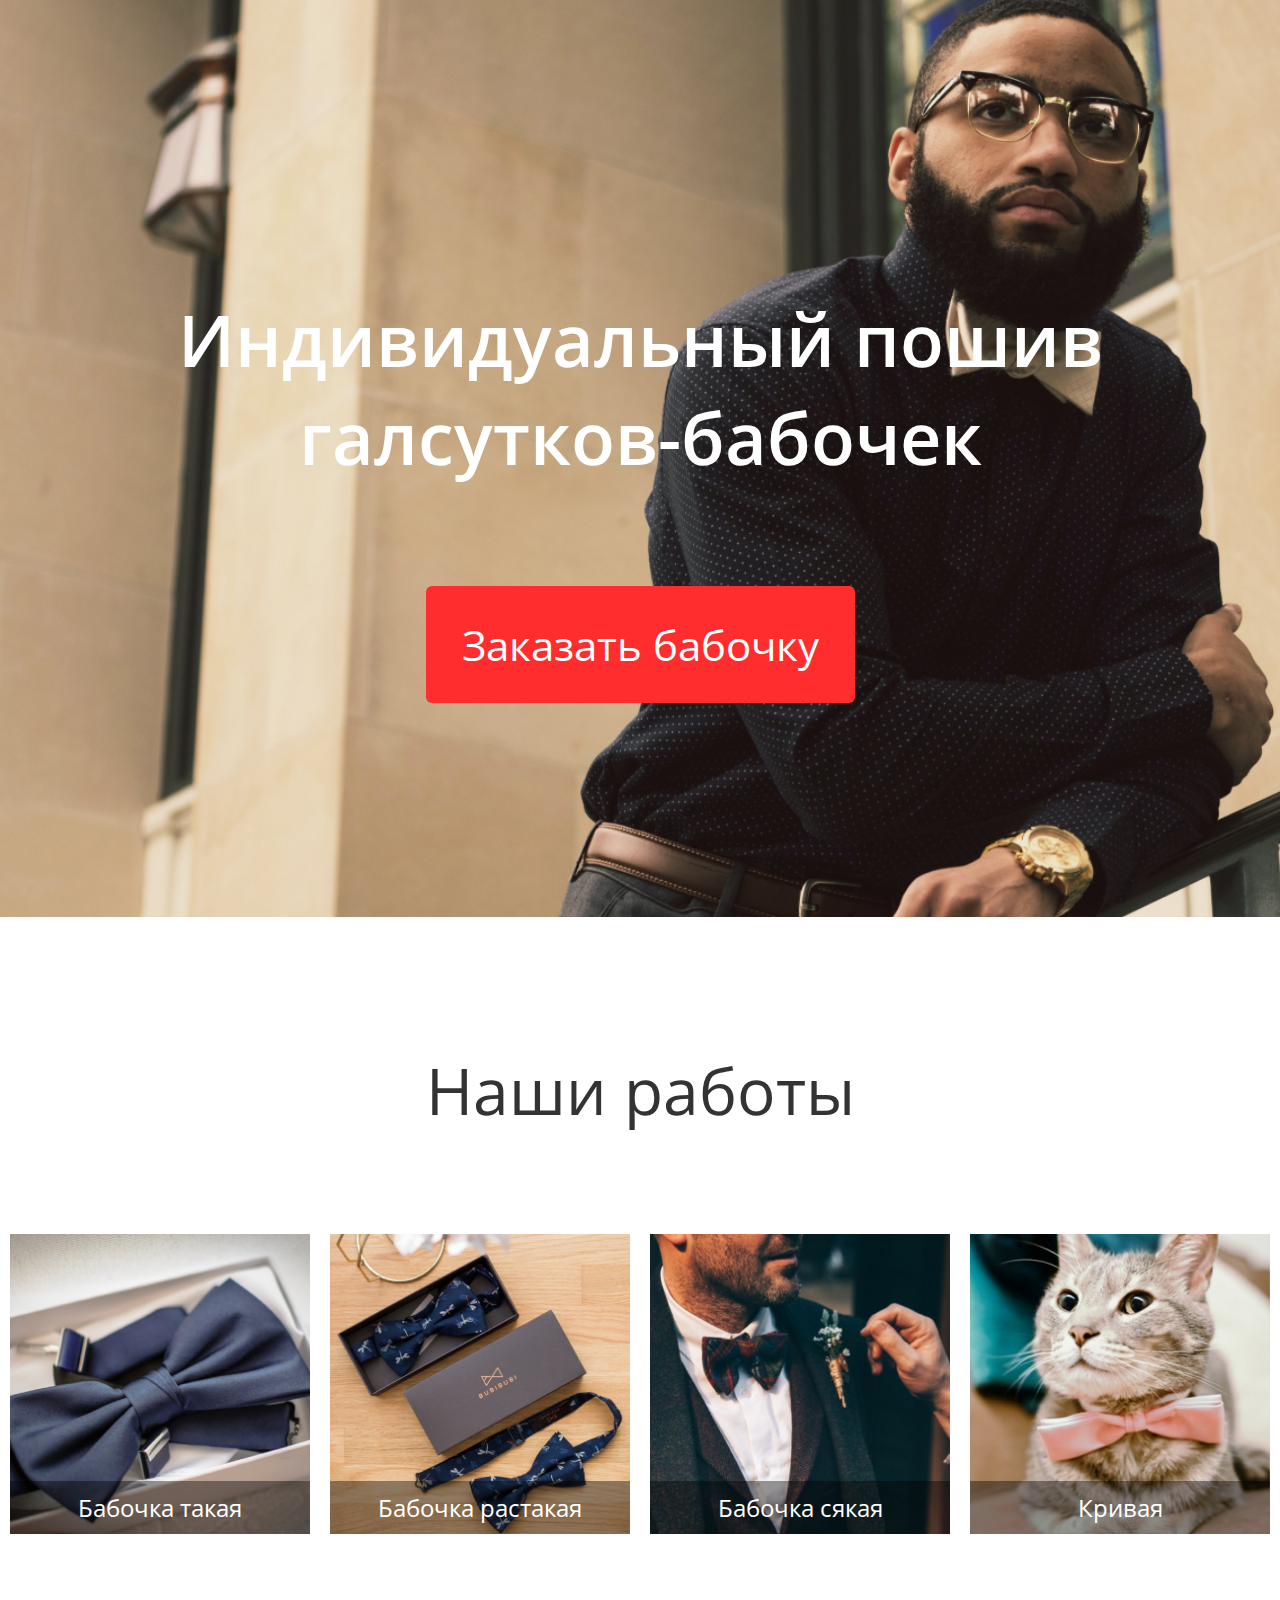
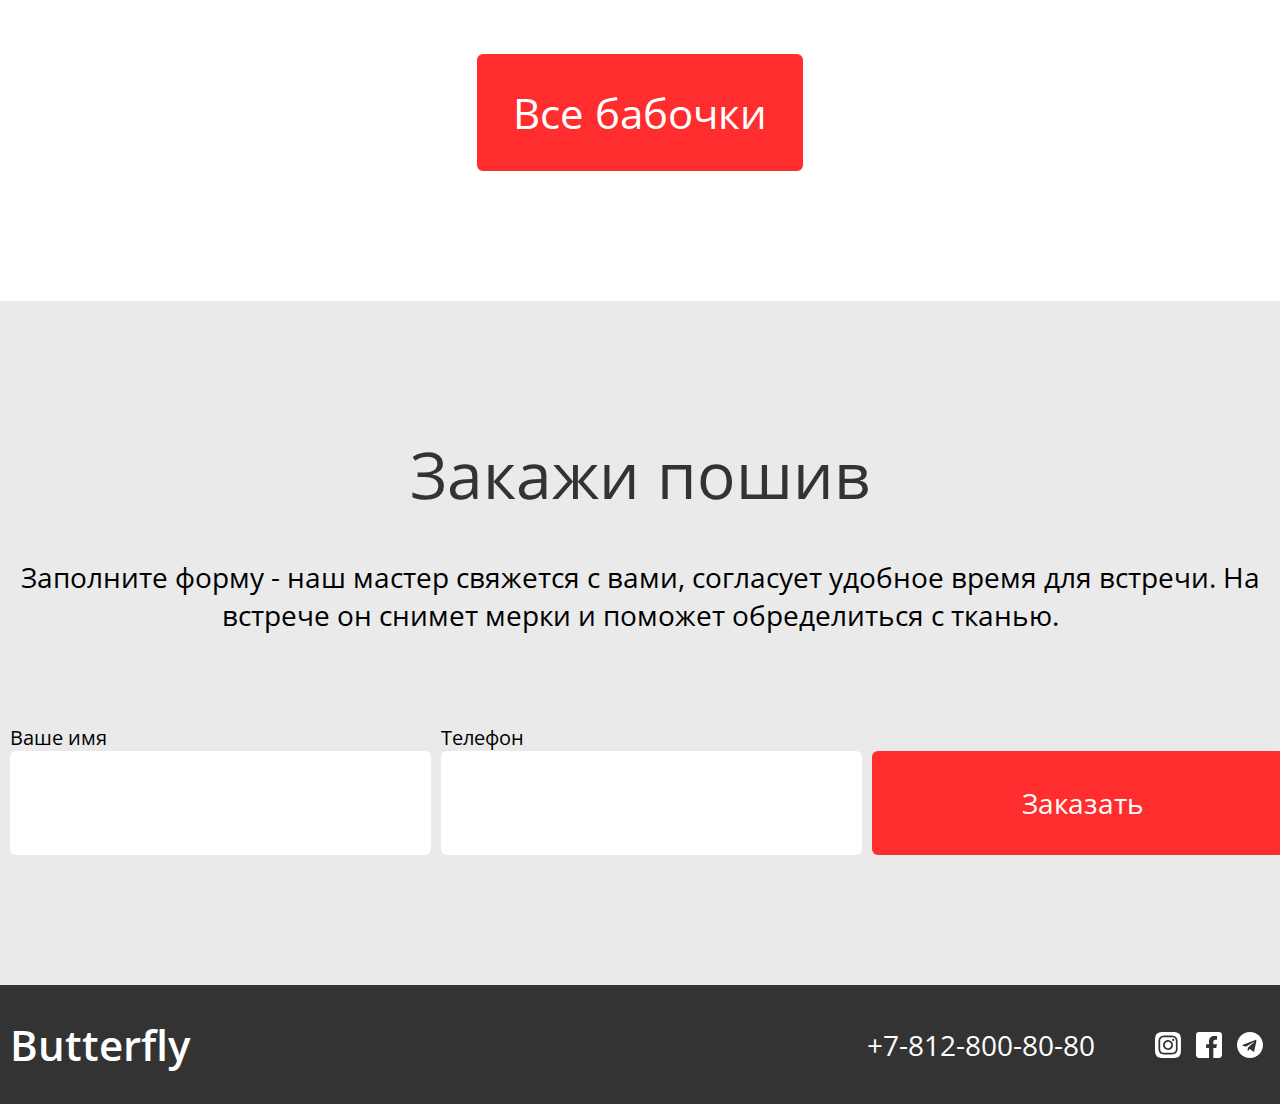
==== www/index.html @ 6383a309 "Начала адаптив сайта" ====
<!doctype html>
<html lang="ru">
<head>
    <meta charset="UTF-8">
    <meta name="viewport" content="width=device-width, initial-scale=1.0">
    <title>Butterfly-shop</title>
    <link rel="stylesheet" href="style/style.css">
</head>
<body>
    <!-- <header class="header">
        <div class="header-inner">
            <div class="header-wrap">
                <a href="#" class="logo header-logo">Butterfly</a>
                <nav class="main-nav">
                    <ul>
                        <li><a href="#">Каталог</a></li>
                        <li><a href="#">Отзывы</a></li>
                        <li><a href="#">Контакты</a></li>
                        <li><a href="#">FAQ</a></li>
                    </ul>
                </nav>
            </div>
        </div>
    </header> -->
    <main>
        <section class="top">
            <div class="top-inner">
                <div class="top-wrap">
                    <h1 class="top-title">Индивидуальный пошив галсутков-бабочек</h1>

                    <a href="#" class="btn btn-top">Заказать бабочку</a>

                </div>

            </div>
        </section>
        <div class="portfolio">
          <div class="portfolio-inner">
            <h2 class="portfolio-title">Наши работы</h2>

            <div class="portfolio-wrap">

              <div class="portfolio-pic-wrap">
                <img src="images/big-butterfly.jpg" alt="Бабочка такая" class="portfolio-pic portfolio-pic-first">
                <p class="portfolio-pic-text portfolio-pic-text-first">Бабочка такая</p>
              </div>
              <div class="portfolio-pic-wrap">
                <img src="images/two-butterflies.jpg" alt="Бабочка растакая" class="portfolio-pic">
                <p class="portfolio-pic-text">Бабочка растакая</p>
              </div>

              <div class="portfolio-pic-wrap">
                <img src="images/bow-tie.jpg" alt="Бабочка сякая" class="portfolio-pic">
                <p class="portfolio-pic-text">Бабочка сякая</p>
              </div>

              <div class="portfolio-pic-wrap">
                <img src="images/cat-bow-tie.jpg" alt="Кривая" class="portfolio-pic">
                <p class="portfolio-pic-text">Кривая</p>
              </div>
            </div>

            <a href="#" class="btn btn-portfolio">Все бабочки</a>

          </div>
        </div>
        <div class="order">
          <div class="order-inner">
            <h2 class="order-title">Закажи пошив</h2>
            <p class="order-text">Заполните форму - наш мастер свяжется с вами,
              согласует удобное время для встречи.
              На встрече он снимет мерки и поможет обределиться с тканью.</p>

            <form action="#" method="POST" class="form-order">
                <div class="form-order-field ">
                  <label for="name" class="form-order-label">Ваше имя</label>
                  <input id="name" name="name" type="text" class="form-order-input">
                </div>
                <div class="form-order-field ">
                  <label for="phone" class="form-order-label">Телефон</label>
                  <input id="phone" name="phone" type="text" class="form-order-input">
                </div>
                <div class="form-order-field form-order-field-btn ">
                  <button class="btn order-btn" type="submit">Заказать</button>
                </div>
            </form>

            </div>
        </div>
    </main>
    <footer class="footer">
      <div class="footer-inner">
        <div class="footer-wrap">
          <a href="#" class="logo footer-logo">Butterfly</a>
          <a href="tel:+78128008080" class="phone">+7-812-800-80-80</a>
          <ul class="social-icons">
            <li class="social-items" >
              <a href="#" class="social-link" style="background-image: url(images/Instagram.svg)"></a>
            </li>
            <li class="social-items" >
              <a href="#" class="social-link" style="background-image: url(images/facebook.svg)"></a>
            </li>
            <li class="social-items" >
              <a href="#" class="social-link" style="background-image: url(images/telegram.svg)"></a>
            </li>
          </ul>
        </div>
      </div>
    </footer>


    <script src="scripts/script.js"></script>
</body>
</html>
---- www/style/style.css ----
/* open-sans-regular - cyrillic */
@font-face {
  font-family: "Open Sans";
  font-style: normal;
  font-weight: 400;
  src: local(""), url("../fonts/open-sans-v26-cyrillic-regular.woff2") format("woff2"), url("../fonts/open-sans-v26-cyrillic-regular.woff") format("woff");
  /* Chrome 6+, Firefox 3.6+, IE 9+, Safari 5.1+ */
}
/* open-sans-600 - cyrillic */
@font-face {
  font-family: "Open Sans";
  font-style: normal;
  font-weight: 600;
  src: local(""), url("../fonts/open-sans-v26-cyrillic-600.woff2") format("woff2"), url("../fonts/open-sans-v26-cyrillic-600.woff") format("woff");
  /* Chrome 6+, Firefox 3.6+, IE 9+, Safari 5.1+ */
}
/* open-sans-700 - cyrillic */
@font-face {
  font-family: "Open Sans";
  font-style: normal;
  font-weight: 700;
  src: local(""), url("../fonts/open-sans-v26-cyrillic-700.woff2") format("woff2"), url("../fonts/open-sans-v26-cyrillic-700.woff") format("woff");
  /* Chrome 6+, Firefox 3.6+, IE 9+, Safari 5.1+ */
}
body {
  font-family: Arial, "Helvetica Neue", Helvetica, sans-serif;
}

*,
*:before,
*:after {
  box-sizing: border-box;
}

body {
  margin: 0;
  font-family: "Open Sans";
  font-style: normal;
}

img {
  display: block;
  width: 100%;
}

.header {
  position: fixed;
  z-index: 1000;
  width: 100%;
  padding-right: 2px;
  background-color: #333;
  color: #fff;
}

.header-inner {
  max-width: 1296px;
  margin: 0 auto;
  padding-left: 10px;
  padding-right: 10px;
}

.header-wrap {
  display: flex;
  align-items: center;
}

.header-logo {
  margin-right: auto;
}

.logo {
  font-family: "Open Sans";
  font-weight: 600;
  font-size: 42px;
  line-height: 57px;
  color: inherit;
  text-decoration: none;
}

.main-nav ul {
  display: flex;
  margin: 0;
  padding: 0;
  list-style: none;
}
.main-nav li {
  padding: 33px 25px;
  margin: 0 5px;
  font-weight: 700;
  font-size: 14px;
  line-height: 24px;
  text-transform: uppercase;
}
.main-nav li:hover {
  background-color: #FF2D2D;
}
.main-nav a {
  text-decoration: none;
  color: inherit;
}

.top {
  text-align: center;
  padding-top: 290px;
  padding-bottom: 214px;
  background-image: url(../images/Promo-bg-pic.jpg);
  background-repeat: no-repeat;
  background-size: cover;
  background-position: center;
}
@media (max-width: 1275px) {
  .top {
    padding-top: 180px;
    padding-bottom: 190px;
  }
}
@media (max-width: 767px) {
  .top {
    padding-top: 110px;
    padding-bottom: 100px;
  }
}

.top-inner {
  max-width: 1296px;
  margin: 0 auto;
  padding-left: 10px;
  padding-right: 10px;
}

.top-title {
  margin: 0;
  padding-bottom: 100px;
  font-size: 72px;
  font-weight: 600;
  line-height: 98.05px;
  color: #fff;
}
@media (max-width: 1275px) {
  .top-title {
    font-size: 54px;
    line-height: 74px;
  }
}
@media (max-width: 767px) {
  .top-title {
    font-size: 32px;
    line-height: 44px;
  }
}

.btn {
  display: inline-block;
  padding: 30px 36px;
  font-family: inherit;
  font-size: 42px;
  color: #fff;
  background-color: #FF2D2D;
  text-decoration: none;
  border-radius: 6px;
}
@media (max-width: 767px) {
  .btn {
    font-size: 24px;
    line-height: 32px;
  }
}

@media (max-width: 767px) {
  .btn-portfolio {
    width: 100%;
    text-align: center;
  }
}

.order-btn {
  margin: 0;
  padding: 35px 141px 35px 150px;
  font-size: 28px;
  line-height: 34px;
  border: none;
}
@media (max-width: 1275px) {
  .order-btn {
    flex-basis: 100%;
  }
}

.portfolio {
  text-align: center;
  padding: 130px 0;
}
@media (max-width: 1275px) {
  .portfolio {
    padding: 120px 10px;
  }
}
@media (max-width: 767px) {
  .portfolio {
    padding: 90px 10px;
  }
}

.portfolio-inner {
  max-width: 1296px;
  margin: 0 auto;
  padding-left: 10px;
  padding-right: 10px;
}

.portfolio-title {
  margin: 0;
  font-size: 64px;
  line-height: 87px;
  color: #333;
  font-weight: 400;
  text-align: center;
  padding-bottom: 100px;
}
@media (max-width: 1275px) {
  .portfolio-title {
    font-size: 60px;
    line-height: 82px;
  }
}
@media (max-width: 767px) {
  .portfolio-title {
    font-size: 36px;
    line-height: 49px;
  }
}
@media (max-width: 1275px) {
  .portfolio-title {
    padding-bottom: 80px;
  }
}
@media (max-width: 767px) {
  .portfolio-title {
    padding-bottom: 60px;
  }
}

.portfolio-wrap {
  display: flex;
  flex-basis: 100%;
  margin-bottom: 120px;
  margin-left: -10px;
  margin-right: -10px;
}
@media (max-width: 1275px) {
  .portfolio-wrap {
    flex-wrap: wrap;
    flex-basis: 50%;
    justify-content: center;
    margin-bottom: 80px;
  }
}
@media (max-width: 767px) {
  .portfolio-wrap {
    display: block;
    flex-basis: 100%;
    margin-bottom: 60px;
  }
}

.portfolio-pic-wrap {
  position: relative;
  margin: 0 10px;
}
@media (max-width: 1275px) {
  .portfolio-pic-wrap {
    margin-top: 10px;
    margin-bottom: 10px;
  }
}

.portfolio-pic-text {
  position: absolute;
  left: 0;
  bottom: 0;
  margin: 0;
  padding: 10px 0;
  width: 100%;
  text-align: center;
  font-size: 24px;
  line-height: 33px;
  background-color: rgba(0, 0, 0, 0.4);
  color: #fff;
}

.order {
  background-color: rgba(51, 51, 51, 0.1);
  padding: 130px 0;
}
@media (max-width: 1275px) {
  .order {
    padding: 120px 10px;
  }
}
@media (max-width: 767px) {
  .order {
    padding: 90px 10px;
  }
}

.order-inner {
  max-width: 1296px;
  margin: 0 auto;
  padding-left: 10px;
  padding-right: 10px;
}

.order-title {
  margin: 0;
  font-size: 64px;
  line-height: 87px;
  color: #333;
  font-weight: 400;
  text-align: center;
  padding-bottom: 40px;
}
@media (max-width: 1275px) {
  .order-title {
    font-size: 60px;
    line-height: 82px;
  }
}
@media (max-width: 767px) {
  .order-title {
    font-size: 36px;
    line-height: 49px;
  }
}
@media (max-width: 767px) {
  .order-title {
    padding-bottom: 20px;
  }
}

.order-text {
  margin-bottom: 90px;
  margin-top: 0;
  font-size: 28px;
  line-height: 38px;
  text-align: center;
}
@media (max-width: 767px) {
  .order-text {
    font-size: 18px;
    line-height: 25px;
  }
}

.form-order {
  display: flex;
  align-items: flex-end;
}

.form-order-field {
  flex-basis: 33.33%;
  border: none;
}
@media (max-width: 1275px) {
  .form-order-field {
    flex-wrap: wrap;
    flex-basis: 50%;
  }
}
@media (max-width: 767px) {
  .form-order-field {
    display: block;
  }
}

.form-order-label {
  font-size: 20px;
  line-height: 27px;
}

.form-order-input {
  padding: 35px 30px;
  margin-right: 10px;
  font-size: 28px;
  line-height: 34px;
  border: none;
  border-radius: 6px;
}

.footer {
  background-color: #333;
  color: #fff;
  padding: 31px 0;
}

.footer-inner {
  max-width: 1296px;
  margin: 0 auto;
  padding-left: 10px;
  padding-right: 10px;
}

.footer-wrap {
  display: flex;
  align-items: center;
}

.footer-logo {
  margin-right: auto;
}

.phone {
  padding-right: 30px;
  font-size: 28px;
  line-height: 38px;
  text-decoration: none;
  color: #fff;
}

.social-icons {
  display: flex;
  list-style: none;
  margin: 0;
  padding-left: 22.5px;
}

.social-items {
  padding: 0 7.5px;
}

.social-link {
  display: block;
  width: 26px;
  height: 26px;
}
/*# sourceMappingURL=[data-uri] */
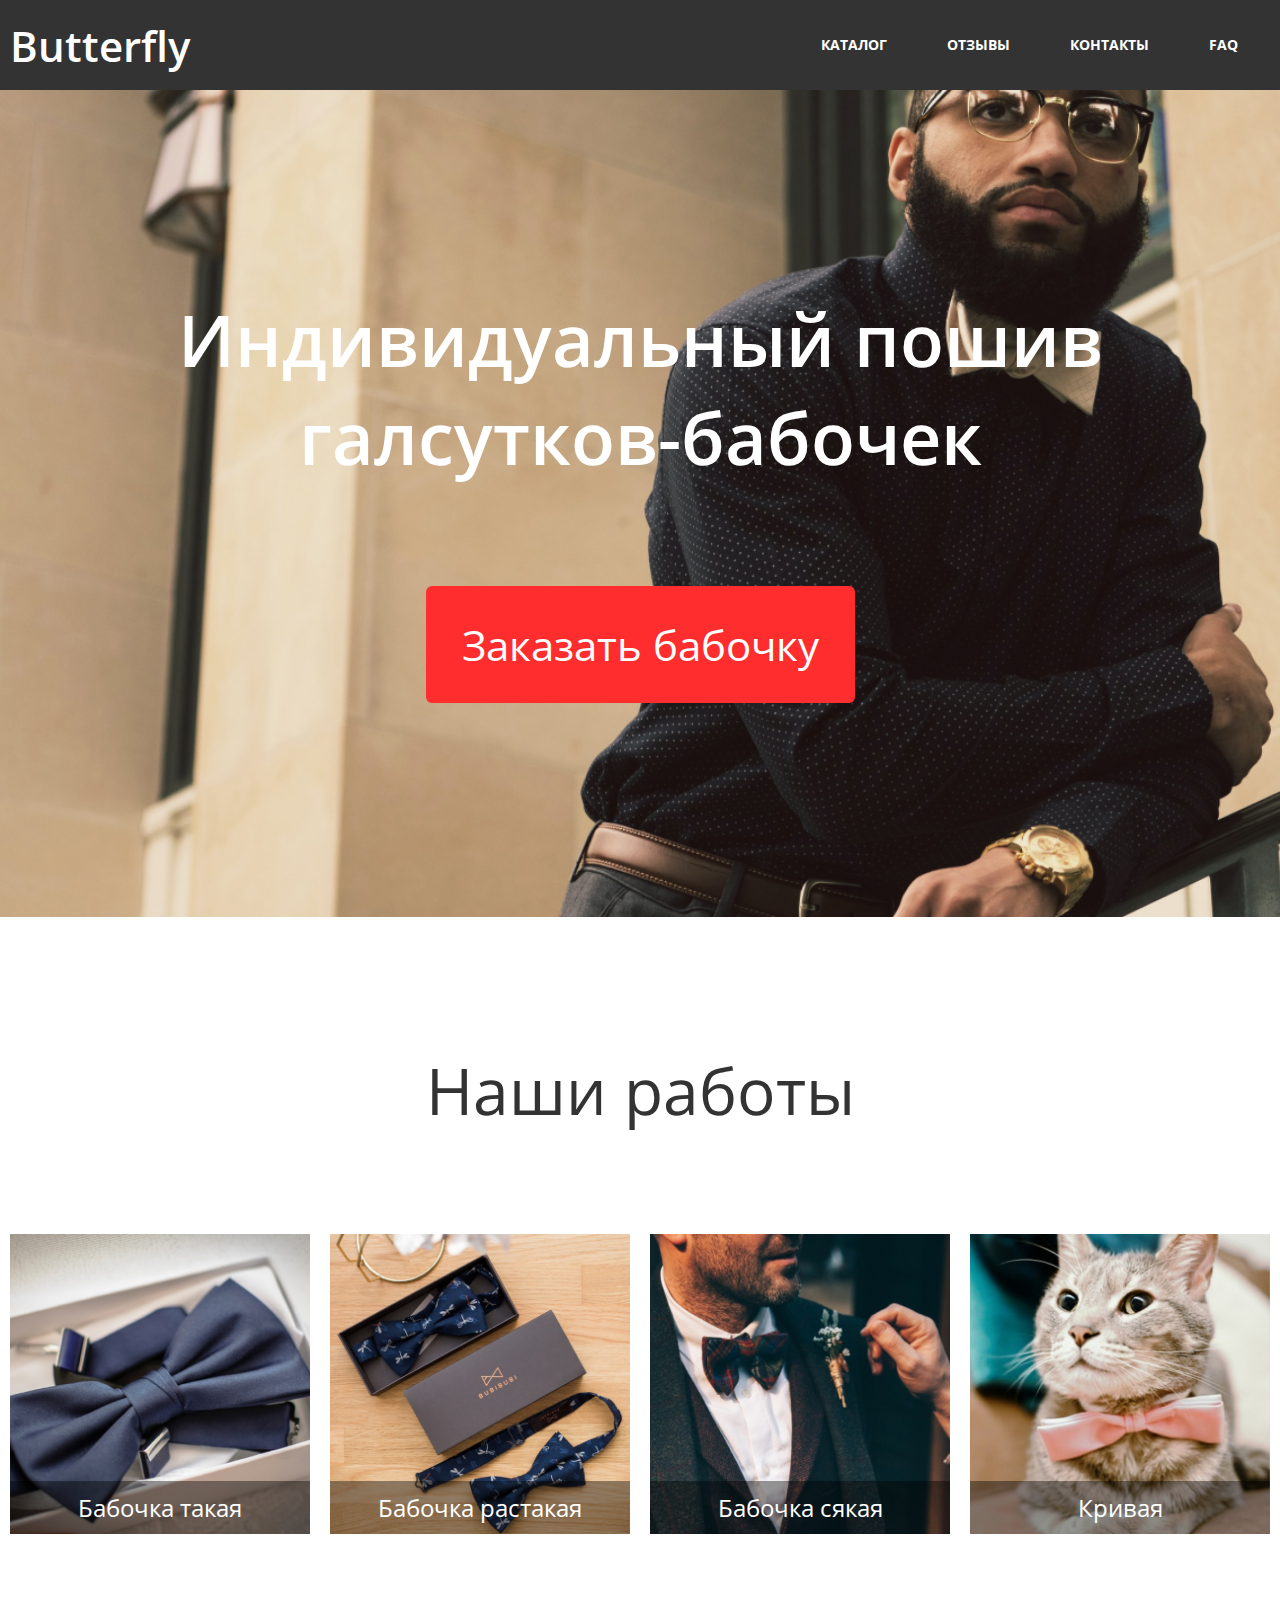
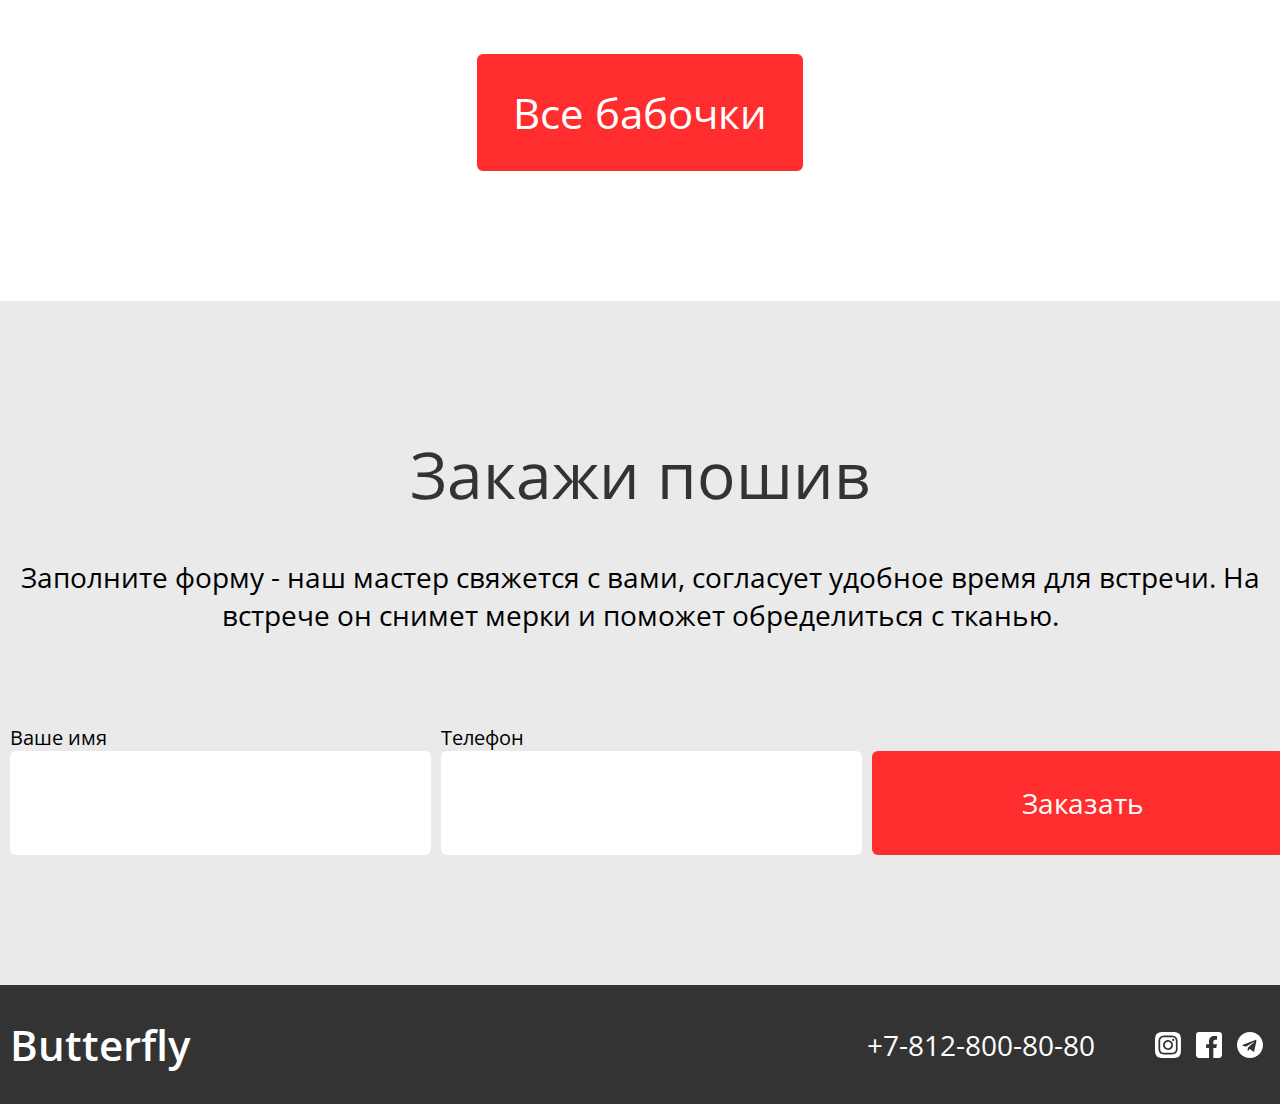
==== commit c150c5ef: "Страница FAQ" ====
--- a/www/index.html
+++ b/www/index.html
@@ -1,114 +1,107 @@
 <!doctype html>
 <html lang="ru">
+
 <head>
-    <meta charset="UTF-8">
-    <meta name="viewport" content="width=device-width, initial-scale=1.0">
-    <title>Butterfly-shop</title>
-    <link rel="stylesheet" href="style/style.css">
+  <meta charset="UTF-8">
+  <meta name="viewport" content="width=device-width, initial-scale=1.0">
+  <title>Butterfly-shop</title>
+  <link rel="stylesheet" href="style/style.css">
 </head>
+
 <body>
-    <!-- <header class="header">
-        <div class="header-inner">
-            <div class="header-wrap">
-                <a href="#" class="logo header-logo">Butterfly</a>
-                <nav class="main-nav">
-                    <ul>
-                        <li><a href="#">Каталог</a></li>
-                        <li><a href="#">Отзывы</a></li>
-                        <li><a href="#">Контакты</a></li>
-                        <li><a href="#">FAQ</a></li>
-                    </ul>
-                </nav>
-            </div>
+  <header class="header">
+    <div class="header-inner">
+      <div class="header-wrap">
+        <a href="index.html" class="header-logo">Butterfly</a>
+        <nav class="main-nav js-main-nav">
+          <ul>
+            <li><a href="catalog.html">Каталог</a></li>
+            <li><a href="reviews.html">Отзывы</a></li>
+            <li><a href="contacts.html">Контакты</a></li>
+            <li><a href="faq.html">FAQ</a></li>
+          </ul>
+        </nav>
+        <button class="burger js-burger">Menu</button>
+      </div>
+    </div>
+  </header>
+  <main>
+    <section class="top">
+      <div class="top-inner">
+        <div class="top-wrap">
+          <h1 class="top-title">Индивидуальный пошив галсутков-бабочек</h1>
+          <a href="#order" class="btn btn-top">Заказать бабочку</a>
         </div>
-    </header> -->
-    <main>
-        <section class="top">
-            <div class="top-inner">
-                <div class="top-wrap">
-                    <h1 class="top-title">Индивидуальный пошив галсутков-бабочек</h1>
-
-                    <a href="#" class="btn btn-top">Заказать бабочку</a>
-
-                </div>
-
-            </div>
-        </section>
-        <div class="portfolio">
-          <div class="portfolio-inner">
-            <h2 class="portfolio-title">Наши работы</h2>
-
-            <div class="portfolio-wrap">
-
-              <div class="portfolio-pic-wrap">
-                <img src="images/big-butterfly.jpg" alt="Бабочка такая" class="portfolio-pic portfolio-pic-first">
-                <p class="portfolio-pic-text portfolio-pic-text-first">Бабочка такая</p>
-              </div>
-              <div class="portfolio-pic-wrap">
-                <img src="images/two-butterflies.jpg" alt="Бабочка растакая" class="portfolio-pic">
-                <p class="portfolio-pic-text">Бабочка растакая</p>
-              </div>
-
-              <div class="portfolio-pic-wrap">
-                <img src="images/bow-tie.jpg" alt="Бабочка сякая" class="portfolio-pic">
-                <p class="portfolio-pic-text">Бабочка сякая</p>
-              </div>
-
-              <div class="portfolio-pic-wrap">
-                <img src="images/cat-bow-tie.jpg" alt="Кривая" class="portfolio-pic">
-                <p class="portfolio-pic-text">Кривая</p>
-              </div>
-            </div>
-
-            <a href="#" class="btn btn-portfolio">Все бабочки</a>
-
+      </div>
+    </section>
+    <div class="portfolio">
+      <div class="portfolio-inner">
+        <h2 class="portfolio-title">Наши работы</h2>
+        <div class="portfolio-wrap">
+          <div class="portfolio-pic-wrap">
+            <img src="images/big-butterfly.jpg" alt="Бабочка такая" class="portfolio-pic portfolio-pic-first">
+            <p class="portfolio-pic-text ">Бабочка такая</p>
+          </div>
+          <div class="portfolio-pic-wrap">
+            <img src="images/two-butterflies.jpg" alt="Бабочка растакая" class="portfolio-pic">
+            <p class="portfolio-pic-text">Бабочка растакая</p>
+          </div>
+          <div class="portfolio-pic-wrap">
+            <img src="images/bow-tie.jpg" alt="Бабочка сякая" class="portfolio-pic">
+            <p class="portfolio-pic-text">Бабочка сякая</p>
+          </div>
+          <div class="portfolio-pic-wrap">
+            <img src="images/cat-bow-tie.jpg" alt="Кривая" class="portfolio-pic">
+            <p class="portfolio-pic-text">Кривая</p>
           </div>
         </div>
-        <div class="order">
-          <div class="order-inner">
-            <h2 class="order-title">Закажи пошив</h2>
-            <p class="order-text">Заполните форму - наш мастер свяжется с вами,
-              согласует удобное время для встречи.
-              На встрече он снимет мерки и поможет обределиться с тканью.</p>
+        <a href="catalog.html" class="btn btn-portfolio">Все бабочки</a>
+      </div>
+    </div>
+    <div class="order">
+      <div class="order-inner">
+        <h2 class="order-title">Закажи пошив</h2>
+        <p class="order-text">Заполните форму - наш мастер свяжется с вами,
+          согласует удобное время для встречи.
+          На встрече он снимет мерки и поможет обределиться с тканью.</p>
+        <form action="#" method="POST" class="form-order" id="order">
+          <div class="form-order-field ">
+            <label for="name" class="form-order-label">Ваше имя</label>
+            <input id="name" name="name" type="text" class="form-order-input">
+          </div>
+          <div class="form-order-field ">
+            <label for="phone" class="form-order-label">Телефон</label>
+            <input id="phone" name="phone" type="text" class="form-order-input">
+          </div>
+          <div class="form-order-field form-order-field-btn ">
+            <button class="btn order-btn" type="submit">Заказать</button>
+          </div>
+        </form>
+      </div>
+    </div>
+  </main>
+  <footer class="footer">
+    <div class="footer-inner">
+      <div class="footer-wrap">
+        <a href="index.html" class="logo footer-logo">Butterfly</a>
+        <a href="tel:+78128008080" class="phone">+7-812-800-80-80</a>
+        <ul class="social-icons">
+          <li class="social-items">
+            <a href="#" class="social-link" style="background-image: url(images/Instagram.svg)"></a>
+          </li>
+          <li class="social-items">
+            <a href="#" class="social-link" style="background-image: url(images/facebook.svg)"></a>
+          </li>
+          <li class="social-items">
+            <a href="#" class="social-link" style="background-image: url(images/telegram.svg)"></a>
+          </li>
+        </ul>
+      </div>
+    </div>
+  </footer>
 
-            <form action="#" method="POST" class="form-order">
-                <div class="form-order-field ">
-                  <label for="name" class="form-order-label">Ваше имя</label>
-                  <input id="name" name="name" type="text" class="form-order-input">
-                </div>
-                <div class="form-order-field ">
-                  <label for="phone" class="form-order-label">Телефон</label>
-                  <input id="phone" name="phone" type="text" class="form-order-input">
-                </div>
-                <div class="form-order-field form-order-field-btn ">
-                  <button class="btn order-btn" type="submit">Заказать</button>
-                </div>
-            </form>
+  <script src="scripts/jquery-3.6.0.min.js"></script>
+  <script src="scripts/script.js"></script>
+</body>
 
-            </div>
-        </div>
-    </main>
-    <footer class="footer">
-      <div class="footer-inner">
-        <div class="footer-wrap">
-          <a href="#" class="logo footer-logo">Butterfly</a>
-          <a href="tel:+78128008080" class="phone">+7-812-800-80-80</a>
-          <ul class="social-icons">
-            <li class="social-items" >
-              <a href="#" class="social-link" style="background-image: url(images/Instagram.svg)"></a>
-            </li>
-            <li class="social-items" >
-              <a href="#" class="social-link" style="background-image: url(images/facebook.svg)"></a>
-            </li>
-            <li class="social-items" >
-              <a href="#" class="social-link" style="background-image: url(images/telegram.svg)"></a>
-            </li>
-          </ul>
-        </div>
-      </div>
-    </footer>
-
-
-    <script src="scripts/script.js"></script>
-</body>
 </html>
--- a/www/style/style.css
+++ b/www/style/style.css
@@ -1,3 +1,11 @@
+/* open-sans-300 - cyrillic */
+@font-face {
+  font-family: "Open Sans";
+  font-style: normal;
+  font-weight: 300;
+  src: local(""), url("../fonts/open-sans-v26-cyrillic-300.woff2") format("woff2"), url("../fonts/open-sans-v26-cyrillic-300.woff") format("woff");
+  /* Chrome 6+, Firefox 3.6+, IE 9+, Safari 5.1+ */
+}
 /* open-sans-regular - cyrillic */
 @font-face {
   font-family: "Open Sans";
@@ -45,12 +53,26 @@
 
 .header {
   position: fixed;
+  top: 0;
+  left: 0;
   z-index: 1000;
   width: 100%;
   padding-right: 2px;
   background-color: #333;
   color: #fff;
 }
+@media (max-width: 1275px) {
+  .header {
+    padding: 0 20px;
+  }
+}
+@media (max-width: 767px) {
+  .header {
+    display: block;
+    padding: 0 16px;
+    width: 100%;
+  }
+}
 
 .header-inner {
   max-width: 1296px;
@@ -66,9 +88,6 @@
 
 .header-logo {
   margin-right: auto;
-}
-
-.logo {
   font-family: "Open Sans";
   font-weight: 600;
   font-size: 42px;
@@ -76,12 +95,51 @@
   color: inherit;
   text-decoration: none;
 }
-
+@media (max-width: 1275px) {
+  .header-logo {
+    font-size: 36px;
+    line-height: 49px;
+  }
+}
+@media (max-width: 767px) {
+  .header-logo {
+    font-size: 28px;
+    line-height: 38px;
+  }
+}
+
+.burger {
+  display: none;
+}
+@media (max-width: 767px) {
+  .burger {
+    display: block;
+  }
+}
+
+@media (max-width: 767px) {
+  .main-nav {
+    position: absolute;
+    top: 100%;
+    left: 0;
+    display: none;
+    width: 100%;
+    padding: 25px 0;
+    border-top: 1px solid #fff;
+    background-color: #333;
+  }
+}
 .main-nav ul {
   display: flex;
   margin: 0;
-  padding: 0;
+  padding-left: 0;
   list-style: none;
+}
+@media (max-width: 767px) {
+  .main-nav ul {
+    display: block;
+    text-align: center;
+  }
 }
 .main-nav li {
   padding: 33px 25px;
@@ -91,12 +149,30 @@
   line-height: 24px;
   text-transform: uppercase;
 }
+@media (max-width: 767px) {
+  .main-nav li {
+    padding: 8px 25px;
+    margin: 0;
+  }
+}
 .main-nav li:hover {
-  background-color: #FF2D2D;
+  color: #FF2D2D;
 }
 .main-nav a {
   text-decoration: none;
   color: inherit;
+}
+@media (max-width: 767px) {
+  .main-nav a {
+    display: block;
+  }
+}
+
+@media (max-width: 767px) {
+  .main-nav-open {
+    display: block;
+    text-align: center;
+  }
 }
 
 .top {
@@ -118,6 +194,7 @@
   .top {
     padding-top: 110px;
     padding-bottom: 100px;
+    background-position: center;
   }
 }
 
@@ -294,12 +371,14 @@
 }
 @media (max-width: 1275px) {
   .order {
-    padding: 120px 10px;
+    padding: 120px 0;
+    margin-left: 10px;
+    margin-right: 10px;
   }
 }
 @media (max-width: 767px) {
   .order {
-    padding: 90px 10px;
+    padding: 90px 0;
   }
 }
 
@@ -355,6 +434,17 @@
   display: flex;
   align-items: flex-end;
 }
+@media (max-width: 1275px) {
+  .form-order {
+    flex-wrap: wrap;
+    width: auto;
+  }
+}
+@media (max-width: 767px) {
+  .form-order {
+    display: block;
+  }
+}
 
 .form-order-field {
   flex-basis: 33.33%;
@@ -362,22 +452,18 @@
 }
 @media (max-width: 1275px) {
   .form-order-field {
-    flex-wrap: wrap;
     flex-basis: 50%;
-  }
-}
-@media (max-width: 767px) {
-  .form-order-field {
-    display: block;
-  }
-}
-
+    border: none;
+  }
+}
 .form-order-label {
+  display: inline-block;
   font-size: 20px;
   line-height: 27px;
 }
 
 .form-order-input {
+  flex-basis: 33.33%;
   padding: 35px 30px;
   margin-right: 10px;
   font-size: 28px;
@@ -385,11 +471,26 @@
   border: none;
   border-radius: 6px;
 }
+@media (max-width: 1275px) {
+  .form-order-input {
+    flex-basis: 50%;
+  }
+}
+@media (max-width: 767px) {
+  .form-order-input {
+    padding: 90px 0;
+  }
+}
 
 .footer {
   background-color: #333;
   color: #fff;
   padding: 31px 0;
+}
+@media (max-width: 767px) {
+  .footer {
+    padding: 30px 10px 35px;
+  }
 }
 
 .footer-inner {
@@ -403,9 +504,27 @@
   display: flex;
   align-items: center;
 }
+@media (max-width: 767px) {
+  .footer-wrap {
+    display: block;
+    text-align: center;
+  }
+}
 
 .footer-logo {
   margin-right: auto;
+  font-family: "Open Sans";
+  font-weight: 600;
+  font-size: 42px;
+  line-height: 57px;
+  color: inherit;
+  text-decoration: none;
+}
+@media (max-width: 767px) {
+  .footer-logo {
+    display: block;
+    padding-bottom: 30px;
+  }
 }
 
 .phone {
@@ -422,6 +541,12 @@
   margin: 0;
   padding-left: 22.5px;
 }
+@media (max-width: 767px) {
+  .social-icons {
+    justify-content: center;
+    padding-top: 15px;
+  }
+}
 
 .social-items {
   padding: 0 7.5px;
@@ -432,4 +557,214 @@
   width: 26px;
   height: 26px;
 }
-/*# sourceMappingURL=[data-uri] */
+
+.faq-nav ul li:nth-child(4) {
+  background-color: #FF2D2D;
+}
+
+.faq {
+  padding: 130px 0;
+}
+
+.faq-inner {
+  max-width: 1296px;
+  margin: 0 auto;
+  padding-left: 10px;
+  padding-right: 10px;
+}
+
+.faq-title {
+  margin: 0;
+  font-size: 64px;
+  line-height: 87px;
+  color: #333;
+  font-weight: 400;
+  text-align: center;
+}
+@media (max-width: 1275px) {
+  .faq-title {
+    font-size: 60px;
+    line-height: 82px;
+  }
+}
+@media (max-width: 767px) {
+  .faq-title {
+    font-size: 36px;
+    line-height: 49px;
+  }
+}
+
+.faq-list {
+  margin-top: 80px;
+}
+@media (max-width: 1275px) {
+  .faq-list {
+    margin-top: 70px;
+  }
+}
+@media (max-width: 767px) {
+  .faq-list {
+    margin-top: 50px;
+  }
+}
+
+.faq-item {
+  margin-top: 40px;
+}
+
+.faq-question {
+  display: block;
+  width: 100%;
+  margin: 0;
+  padding: 25px 30px;
+  font-weight: 300;
+  font-size: 36px;
+  line-height: 49px;
+  text-align: left;
+  background-color: #fff;
+  border: 1px solid rgba(255, 45, 45, 0.2);
+  border-radius: 4px;
+}
+@media (max-width: 1275px) {
+  .faq-question {
+    font-size: 32px;
+    line-height: 44px;
+  }
+}
+@media (max-width: 767px) {
+  .faq-question {
+    font-size: 28px;
+    line-height: 37px;
+  }
+}
+
+.faq-reply {
+  padding: 0 30px;
+  font-size: 18px;
+  line-height: 25px;
+  font-weight: 300;
+}
+@media (max-width: 1275px) {
+  .faq-reply {
+    font-size: 16px;
+    line-height: 22px;
+  }
+}
+@media (max-width: 767px) {
+  .faq-reply {
+    font-size: 14px;
+    line-height: 19px;
+  }
+}
+
+.catalog-nav ul li:nth-child(1) {
+  background-color: #FF2D2D;
+}
+
+.reviews-nav ul li:nth-child(2) {
+  background-color: #FF2D2D;
+}
+
+.contacts-nav ul li:nth-child(3) {
+  background-color: #FF2D2D;
+}
+
+.faq-nav ul li:nth-child(4) {
+  background-color: #FF2D2D;
+}
+
+.faq {
+  padding: 130px 0;
+}
+
+.faq-inner {
+  max-width: 1296px;
+  margin: 0 auto;
+  padding-left: 10px;
+  padding-right: 10px;
+}
+
+.faq-title {
+  margin: 0;
+  font-size: 64px;
+  line-height: 87px;
+  color: #333;
+  font-weight: 400;
+  text-align: center;
+}
+@media (max-width: 1275px) {
+  .faq-title {
+    font-size: 60px;
+    line-height: 82px;
+  }
+}
+@media (max-width: 767px) {
+  .faq-title {
+    font-size: 36px;
+    line-height: 49px;
+  }
+}
+
+.faq-list {
+  margin-top: 80px;
+}
+@media (max-width: 1275px) {
+  .faq-list {
+    margin-top: 70px;
+  }
+}
+@media (max-width: 767px) {
+  .faq-list {
+    margin-top: 50px;
+  }
+}
+
+.faq-item {
+  margin-top: 40px;
+}
+
+.faq-question {
+  display: block;
+  width: 100%;
+  margin: 0;
+  padding: 25px 30px;
+  font-weight: 300;
+  font-size: 36px;
+  line-height: 49px;
+  text-align: left;
+  background-color: #fff;
+  border: 1px solid rgba(255, 45, 45, 0.2);
+  border-radius: 4px;
+}
+@media (max-width: 1275px) {
+  .faq-question {
+    font-size: 32px;
+    line-height: 44px;
+  }
+}
+@media (max-width: 767px) {
+  .faq-question {
+    font-size: 28px;
+    line-height: 37px;
+  }
+}
+
+.faq-reply {
+  padding: 0 30px;
+  font-size: 18px;
+  line-height: 25px;
+  font-weight: 300;
+}
+@media (max-width: 1275px) {
+  .faq-reply {
+    font-size: 16px;
+    line-height: 22px;
+  }
+}
+@media (max-width: 767px) {
+  .faq-reply {
+    font-size: 14px;
+    line-height: 19px;
+  }
+}
+/*# sourceMappingURL=[data-uri] */
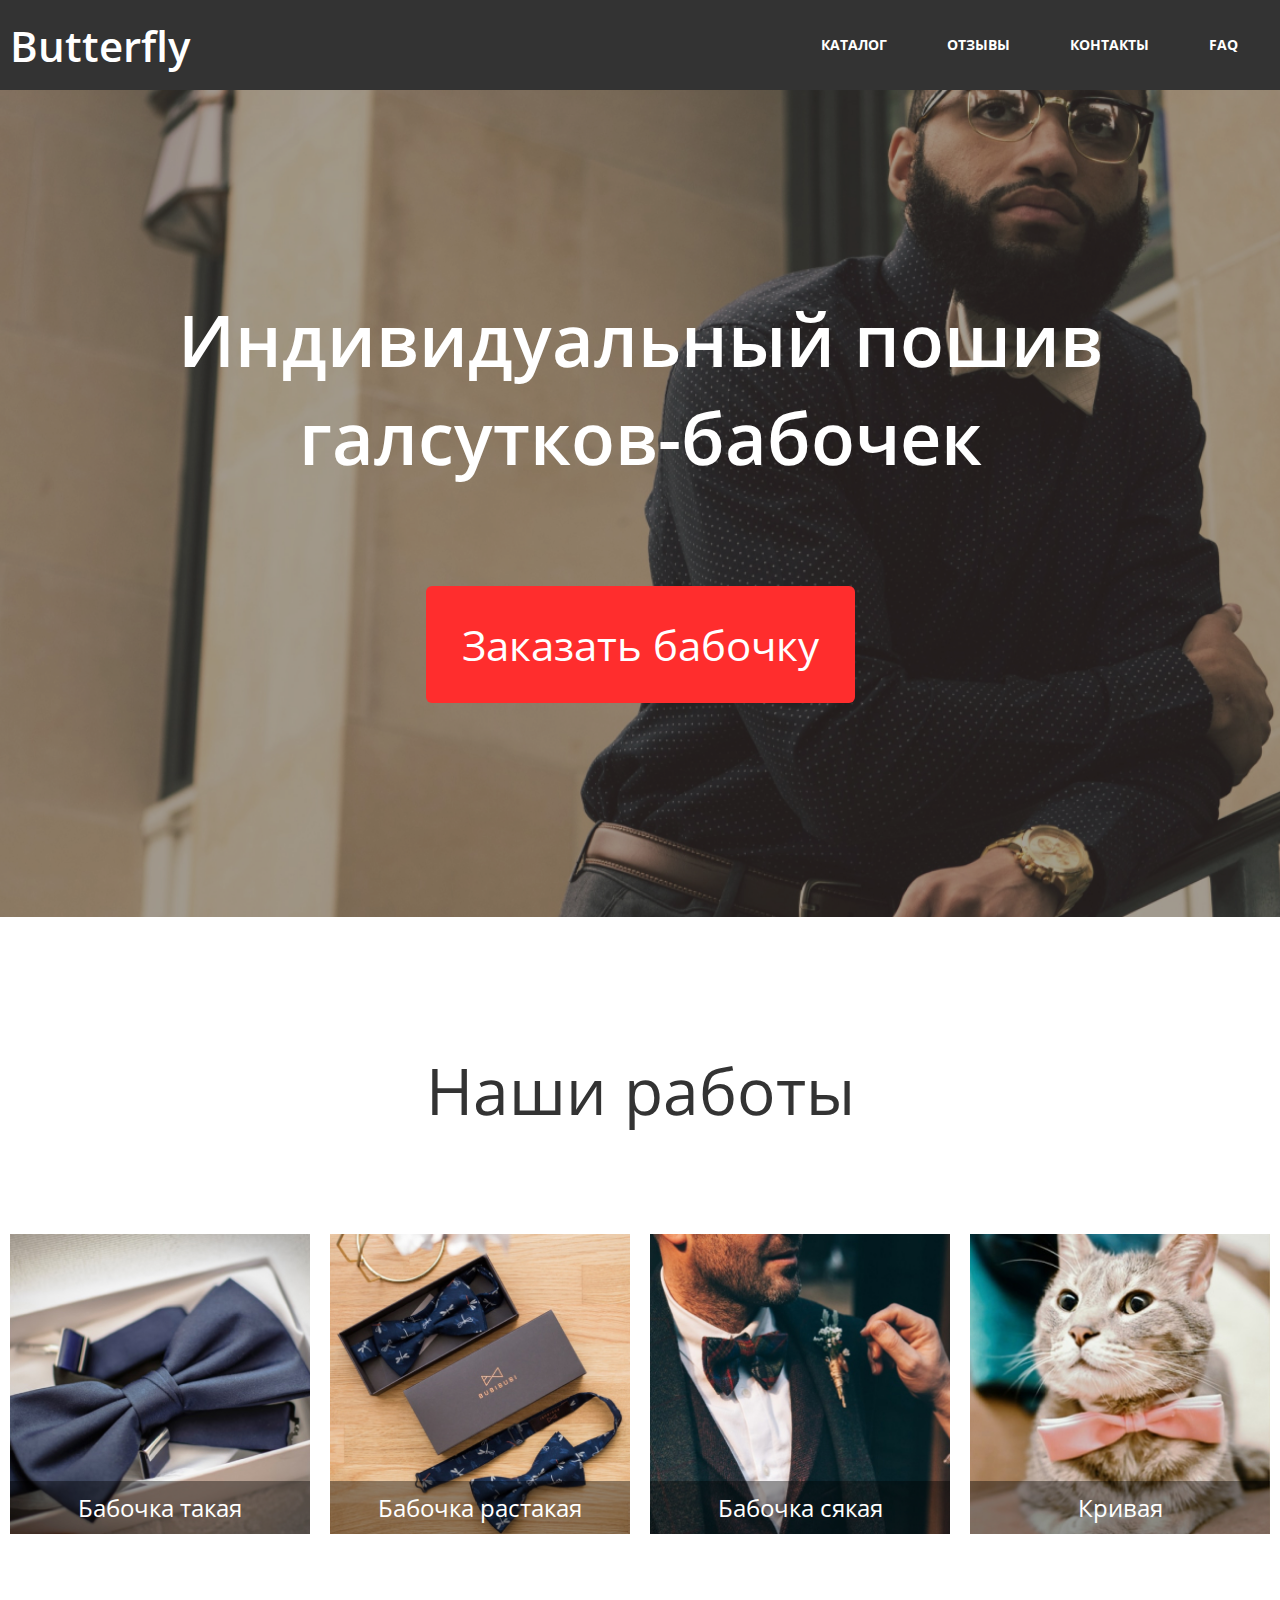
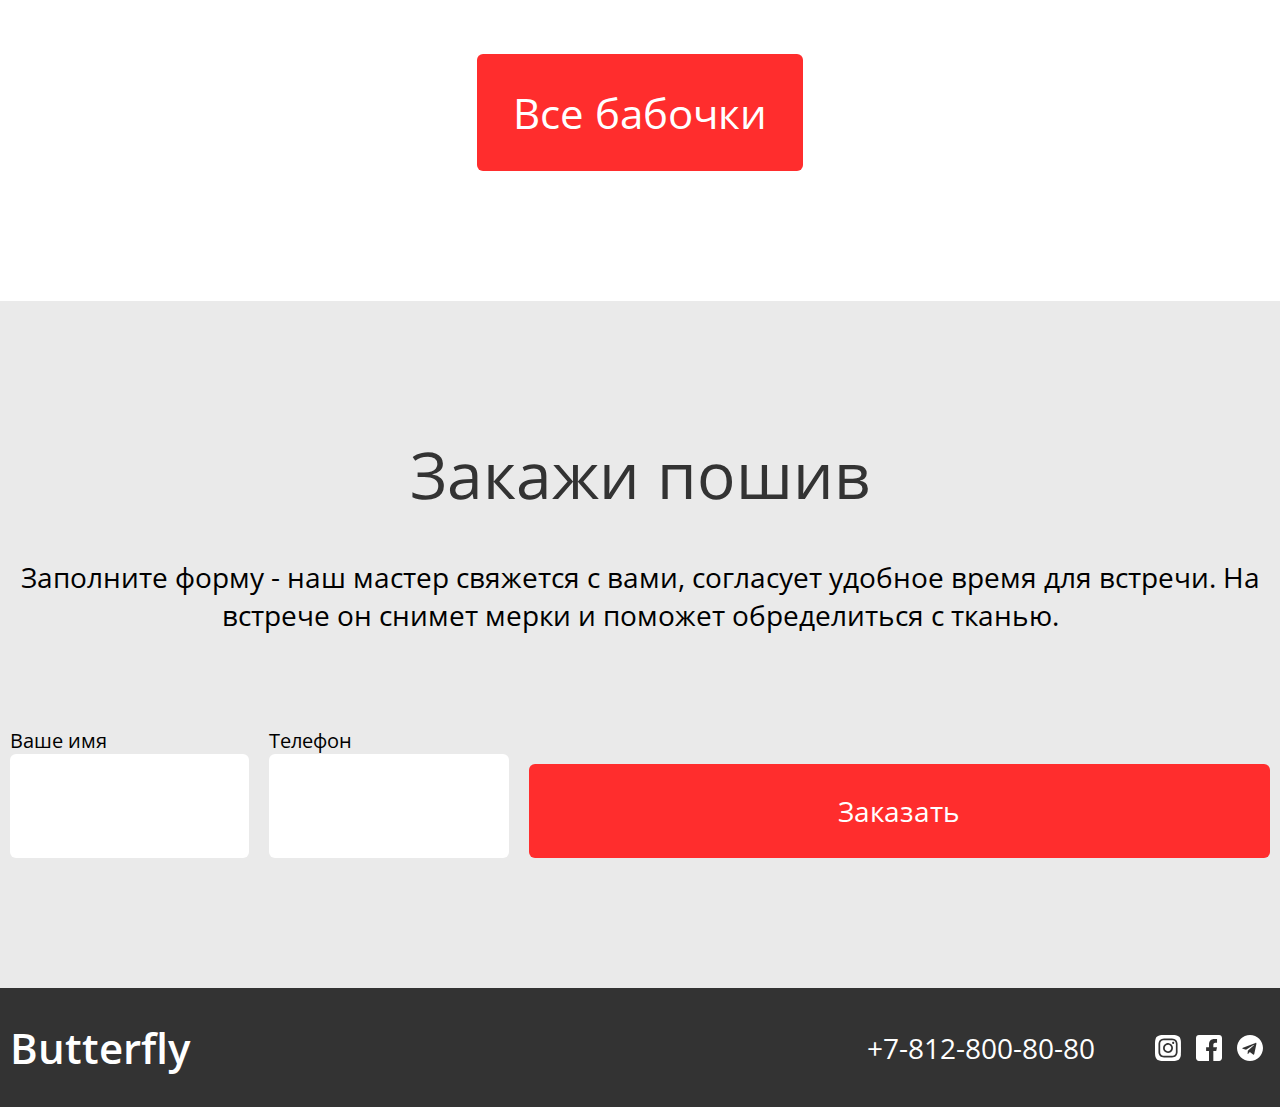
==== commit e7de45d6: "Исправила  ошибки по адаптиву" ====
--- a/www/index.html
+++ b/www/index.html
@@ -27,44 +27,52 @@
   </header>
   <main>
     <section class="top">
-      <div class="top-inner">
-        <div class="top-wrap">
-          <h1 class="top-title">Индивидуальный пошив галсутков-бабочек</h1>
-          <a href="#order" class="btn btn-top">Заказать бабочку</a>
+      <div class="top-veil">
+        <div class="top-inner">
+            <h1 class="top-title">Индивидуальный пошив галсутков-бабочек</h1>
+            <a href="#order" class="btn btn-top">Заказать бабочку</a>
         </div>
       </div>
     </section>
-    <div class="portfolio">
+    <section class="portfolio">
       <div class="portfolio-inner">
         <h2 class="portfolio-title">Наши работы</h2>
         <div class="portfolio-wrap">
           <div class="portfolio-pic-wrap">
-            <img src="images/big-butterfly.jpg" alt="Бабочка такая" class="portfolio-pic portfolio-pic-first">
+            <div class="pic-wrap">
+              <img src="images/big-butterfly.jpg" alt="Бабочка такая" class="portfolio-pic">
             <p class="portfolio-pic-text ">Бабочка такая</p>
+            </div>
           </div>
           <div class="portfolio-pic-wrap">
-            <img src="images/two-butterflies.jpg" alt="Бабочка растакая" class="portfolio-pic">
+            <div class="pic-wrap">
+              <img src="images/two-butterflies.jpg" alt="Бабочка растакая" class="portfolio-pic">
             <p class="portfolio-pic-text">Бабочка растакая</p>
+            </div>
           </div>
           <div class="portfolio-pic-wrap">
-            <img src="images/bow-tie.jpg" alt="Бабочка сякая" class="portfolio-pic">
+            <div class="pic-wrap">
+              <img src="images/bow-tie.jpg" alt="Бабочка сякая" class="portfolio-pic">
             <p class="portfolio-pic-text">Бабочка сякая</p>
+            </div>
           </div>
           <div class="portfolio-pic-wrap">
-            <img src="images/cat-bow-tie.jpg" alt="Кривая" class="portfolio-pic">
+            <div class="pic-wrap">
+              <img src="images/cat-bow-tie.jpg" alt="Кривая" class="portfolio-pic">
             <p class="portfolio-pic-text">Кривая</p>
+            </div>
           </div>
         </div>
         <a href="catalog.html" class="btn btn-portfolio">Все бабочки</a>
       </div>
-    </div>
-    <div class="order">
+    </section>
+    <section class="order" id="order">
       <div class="order-inner">
-        <h2 class="order-title">Закажи пошив</h2>
+        <h2 class="order-title" >Закажи пошив</h2>
         <p class="order-text">Заполните форму - наш мастер свяжется с вами,
           согласует удобное время для встречи.
           На встрече он снимет мерки и поможет обределиться с тканью.</p>
-        <form action="#" method="POST" class="form-order" id="order">
+        <form action="#" method="POST" class="form-order">
           <div class="form-order-field ">
             <label for="name" class="form-order-label">Ваше имя</label>
             <input id="name" name="name" type="text" class="form-order-input">
@@ -78,7 +86,7 @@
           </div>
         </form>
       </div>
-    </div>
+    </section>
   </main>
   <footer class="footer">
     <div class="footer-inner">
--- a/www/style/style.css
+++ b/www/style/style.css
@@ -30,10 +30,6 @@
   src: local(""), url("../fonts/open-sans-v26-cyrillic-700.woff2") format("woff2"), url("../fonts/open-sans-v26-cyrillic-700.woff") format("woff");
   /* Chrome 6+, Firefox 3.6+, IE 9+, Safari 5.1+ */
 }
-body {
-  font-family: Arial, "Helvetica Neue", Helvetica, sans-serif;
-}
-
 *,
 *:before,
 *:after {
@@ -42,7 +38,7 @@
 
 body {
   margin: 0;
-  font-family: "Open Sans";
+  font-family: "Open Sans", "Arial", "Helvetica Neue", "Helvetica", sans-serif;
   font-style: normal;
 }
 
@@ -61,15 +57,10 @@
   background-color: #333;
   color: #fff;
 }
-@media (max-width: 1275px) {
+@media (max-width: 767px) {
   .header {
-    padding: 0 20px;
-  }
-}
-@media (max-width: 767px) {
-  .header {
-    display: block;
-    padding: 0 16px;
+    display: block;
+    padding: 16px 0;
     width: 100%;
   }
 }
@@ -124,8 +115,6 @@
     left: 0;
     display: none;
     width: 100%;
-    padding: 25px 0;
-    border-top: 1px solid #fff;
     background-color: #333;
   }
 }
@@ -142,7 +131,6 @@
   }
 }
 .main-nav li {
-  padding: 33px 25px;
   margin: 0 5px;
   font-weight: 700;
   font-size: 14px;
@@ -151,22 +139,26 @@
 }
 @media (max-width: 767px) {
   .main-nav li {
-    padding: 8px 25px;
     margin: 0;
   }
 }
-.main-nav li:hover {
-  color: #FF2D2D;
-}
 .main-nav a {
+  display: block;
+  padding: 33px 25px;
+  color: inherit;
   text-decoration: none;
-  color: inherit;
 }
 @media (max-width: 767px) {
   .main-nav a {
     display: block;
   }
 }
+.main-nav a.active {
+  background-color: #FF2D2D;
+}
+.main-nav a:hover {
+  background-color: #FF2D2D;
+}
 
 @media (max-width: 767px) {
   .main-nav-open {
@@ -177,24 +169,27 @@
 
 .top {
   text-align: center;
-  padding-top: 290px;
-  padding-bottom: 214px;
   background-image: url(../images/Promo-bg-pic.jpg);
   background-repeat: no-repeat;
   background-size: cover;
   background-position: center;
 }
-@media (max-width: 1275px) {
-  .top {
+
+.top-veil {
+  padding-top: 290px;
+  padding-bottom: 214px;
+  background-color: rgba(51, 51, 51, 0.4);
+}
+@media (max-width: 1275px) {
+  .top-veil {
     padding-top: 180px;
     padding-bottom: 190px;
   }
 }
 @media (max-width: 767px) {
-  .top {
+  .top-veil {
     padding-top: 110px;
     padding-bottom: 100px;
-    background-position: center;
   }
 }
 
@@ -231,6 +226,7 @@
   padding: 30px 36px;
   font-family: inherit;
   font-size: 42px;
+  text-align: center;
   color: #fff;
   background-color: #FF2D2D;
   text-decoration: none;
@@ -251,16 +247,12 @@
 }
 
 .order-btn {
-  margin: 0;
-  padding: 35px 141px 35px 150px;
+  display: block;
+  margin: 0;
   font-size: 28px;
   line-height: 34px;
   border: none;
-}
-@media (max-width: 1275px) {
-  .order-btn {
-    flex-basis: 100%;
-  }
+  width: 100%;
 }
 
 .portfolio {
@@ -269,12 +261,12 @@
 }
 @media (max-width: 1275px) {
   .portfolio {
-    padding: 120px 10px;
+    padding: 120px 0;
   }
 }
 @media (max-width: 767px) {
   .portfolio {
-    padding: 90px 10px;
+    padding: 90px 0;
   }
 }
 
@@ -319,7 +311,7 @@
 
 .portfolio-wrap {
   display: flex;
-  flex-basis: 100%;
+  flex-wrap: wrap;
   margin-bottom: 120px;
   margin-left: -10px;
   margin-right: -10px;
@@ -341,14 +333,19 @@
 }
 
 .portfolio-pic-wrap {
-  position: relative;
-  margin: 0 10px;
+  padding: 0 10px;
+  flex-basis: 25%;
 }
 @media (max-width: 1275px) {
   .portfolio-pic-wrap {
+    flex-basis: 50%;
     margin-top: 10px;
     margin-bottom: 10px;
   }
+}
+
+.pic-wrap {
+  position: relative;
 }
 
 .portfolio-pic-text {
@@ -372,8 +369,8 @@
 @media (max-width: 1275px) {
   .order {
     padding: 120px 0;
-    margin-left: 10px;
-    margin-right: 10px;
+    padding-left: -10px;
+    padding-right: -10px;
   }
 }
 @media (max-width: 767px) {
@@ -433,6 +430,7 @@
 .form-order {
   display: flex;
   align-items: flex-end;
+  margin: 0 -10px;
 }
 @media (max-width: 1275px) {
   .form-order {
@@ -449,6 +447,7 @@
 .form-order-field {
   flex-basis: 33.33%;
   border: none;
+  padding: 0 10px;
 }
 @media (max-width: 1275px) {
   .form-order-field {
@@ -456,6 +455,12 @@
     border: none;
   }
 }
+
+.form-order-field-btn {
+  padding-top: 40px;
+  flex-basis: 100%;
+}
+
 .form-order-label {
   display: inline-block;
   font-size: 20px;
@@ -463,23 +468,12 @@
 }
 
 .form-order-input {
-  flex-basis: 33.33%;
+  width: 100%;
   padding: 35px 30px;
-  margin-right: 10px;
   font-size: 28px;
   line-height: 34px;
   border: none;
   border-radius: 6px;
-}
-@media (max-width: 1275px) {
-  .form-order-input {
-    flex-basis: 50%;
-  }
-}
-@media (max-width: 767px) {
-  .form-order-input {
-    padding: 90px 0;
-  }
 }
 
 .footer {
@@ -558,10 +552,6 @@
   height: 26px;
 }
 
-.faq-nav ul li:nth-child(4) {
-  background-color: #FF2D2D;
-}
-
 .faq {
   padding: 130px 0;
 }
@@ -610,6 +600,8 @@
 
 .faq-item {
   margin-top: 40px;
+  border: 1px solid rgba(255, 45, 45, 0.2);
+  border-radius: 4px;
 }
 
 .faq-question {
@@ -617,13 +609,13 @@
   width: 100%;
   margin: 0;
   padding: 25px 30px;
+  font-family: "Open Sans", sans-serif;
   font-weight: 300;
   font-size: 36px;
   line-height: 49px;
   text-align: left;
+  border: none;
   background-color: #fff;
-  border: 1px solid rgba(255, 45, 45, 0.2);
-  border-radius: 4px;
 }
 @media (max-width: 1275px) {
   .faq-question {
@@ -661,15 +653,7 @@
   background-color: #FF2D2D;
 }
 
-.reviews-nav ul li:nth-child(2) {
-  background-color: #FF2D2D;
-}
-
 .contacts-nav ul li:nth-child(3) {
-  background-color: #FF2D2D;
-}
-
-.faq-nav ul li:nth-child(4) {
   background-color: #FF2D2D;
 }
 
@@ -721,6 +705,8 @@
 
 .faq-item {
   margin-top: 40px;
+  border: 1px solid rgba(255, 45, 45, 0.2);
+  border-radius: 4px;
 }
 
 .faq-question {
@@ -728,13 +714,13 @@
   width: 100%;
   margin: 0;
   padding: 25px 30px;
+  font-family: "Open Sans", sans-serif;
   font-weight: 300;
   font-size: 36px;
   line-height: 49px;
   text-align: left;
+  border: none;
   background-color: #fff;
-  border: 1px solid rgba(255, 45, 45, 0.2);
-  border-radius: 4px;
 }
 @media (max-width: 1275px) {
   .faq-question {
@@ -767,4 +753,4 @@
     line-height: 19px;
   }
 }
-/*# sourceMappingURL=[data-uri] */
+/*# sourceMappingURL=[data-uri] */
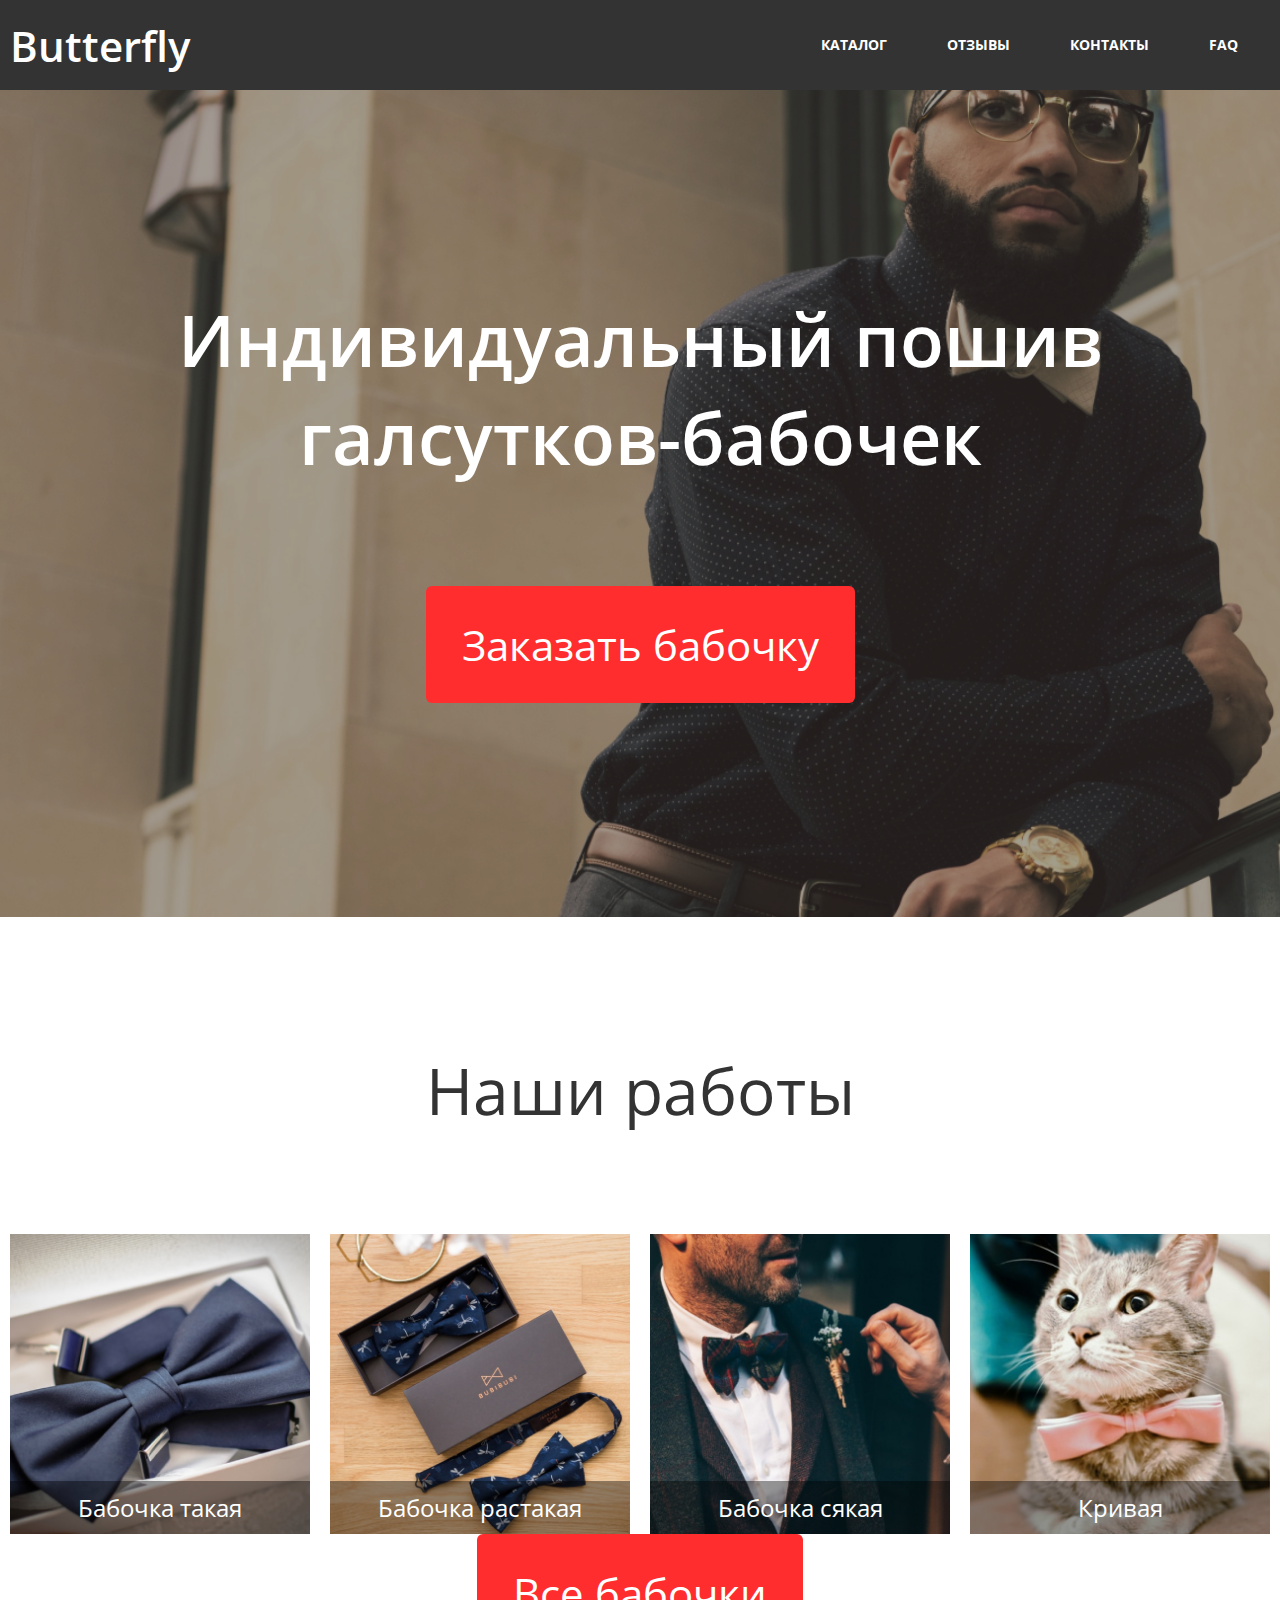
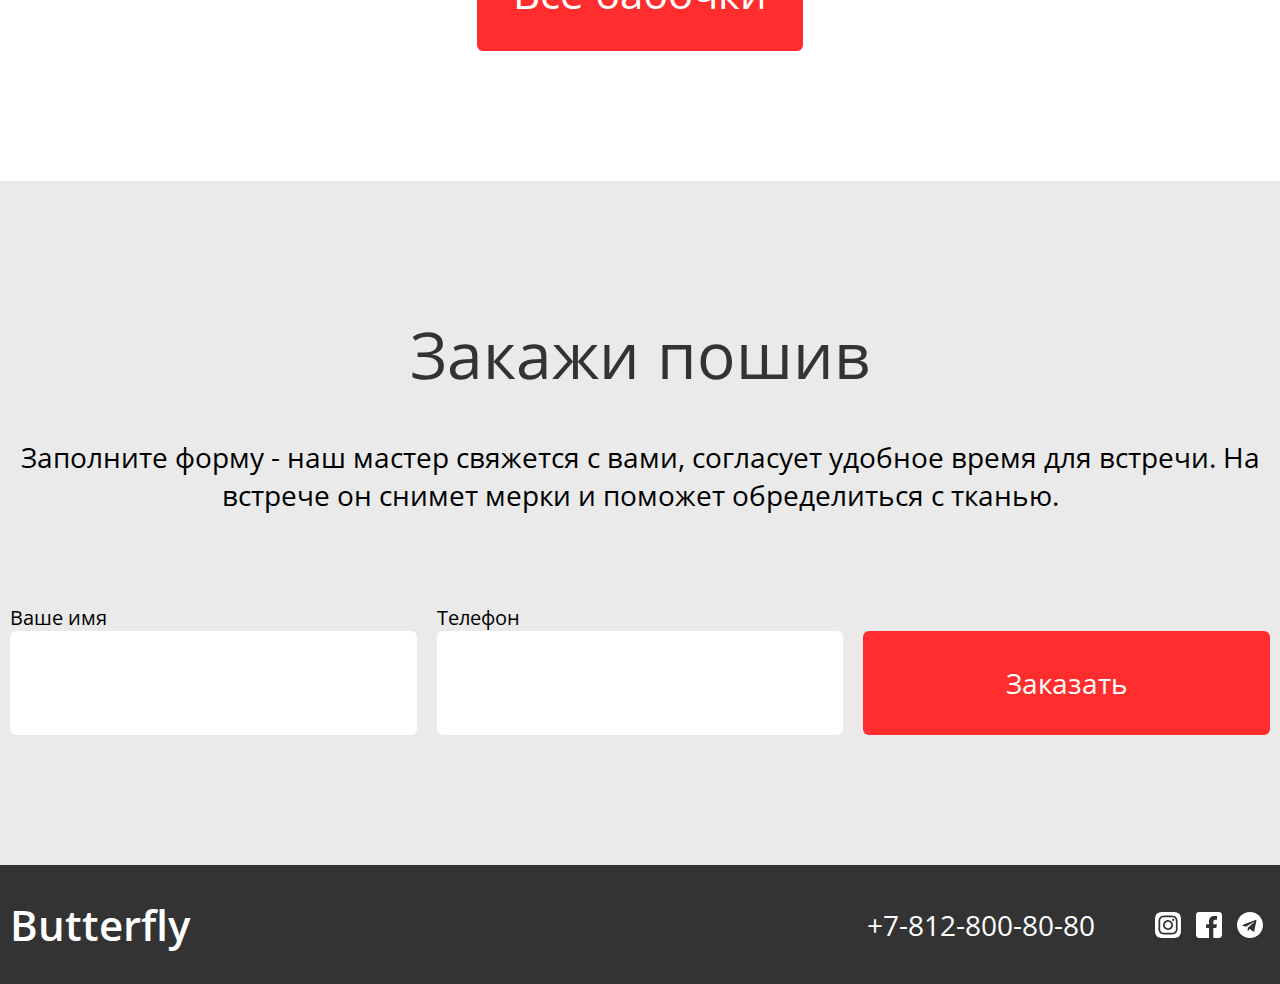
==== commit 7f681e5b: "Сделала страницу 'Контакты','Каталог'" ====
--- a/www/index.html
+++ b/www/index.html
@@ -58,7 +58,7 @@
           </div>
           <div class="portfolio-pic-wrap">
             <div class="pic-wrap">
-              <img src="images/cat-bow-tie.jpg" alt="Кривая" class="portfolio-pic">
+              <img src="images/bow-tie-for-cat.jpg" alt="Кривая" class="portfolio-pic">
             <p class="portfolio-pic-text">Кривая</p>
             </div>
           </div>
--- a/www/style/style.css
+++ b/www/style/style.css
@@ -247,14 +247,13 @@
 }
 
 .order-btn {
-  display: block;
-  margin: 0;
+  margin: 0;
+  padding: 35px 0;
   font-size: 28px;
   line-height: 34px;
   border: none;
   width: 100%;
 }
-
 .portfolio {
   text-align: center;
   padding: 130px 0;
@@ -309,12 +308,55 @@
   }
 }
 
+.portfolio-filter {
+  margin-bottom: 40px;
+}
+@media (max-width: 767px) {
+  .portfolio-filter {
+    display: block;
+  }
+}
+
+.filter {
+  display: flex;
+  justify-content: center;
+  margin: 0;
+  padding: 0;
+}
+@media (max-width: 767px) {
+  .filter {
+    display: none;
+  }
+}
+
+.filter-item {
+  list-style: none;
+}
+
+.filter-link {
+  font-size: 22px;
+  line-height: 24px;
+  padding: 0 25px;
+  text-transform: uppercase;
+  text-decoration: none;
+  color: #333;
+}
+.filter-link:hover {
+  color: #FF2D2D;
+}
+@media (max-width: 1275px) {
+  .filter-link {
+    padding: 0 15px;
+    font-size: 18px;
+    line-height: 22px;
+  }
+}
+
 .portfolio-wrap {
   display: flex;
   flex-wrap: wrap;
   margin-bottom: 120px;
-  margin-left: -10px;
-  margin-right: -10px;
+  margin: -10px;
 }
 @media (max-width: 1275px) {
   .portfolio-wrap {
@@ -333,14 +375,12 @@
 }
 
 .portfolio-pic-wrap {
-  padding: 0 10px;
+  padding: 10px;
   flex-basis: 25%;
 }
 @media (max-width: 1275px) {
   .portfolio-pic-wrap {
     flex-basis: 50%;
-    margin-top: 10px;
-    margin-bottom: 10px;
   }
 }
 
@@ -456,9 +496,11 @@
   }
 }
 
-.form-order-field-btn {
-  padding-top: 40px;
-  flex-basis: 100%;
+@media (max-width: 1275px) {
+  .form-order-field-btn {
+    padding-top: 40px;
+    flex-basis: 100%;
+  }
 }
 
 .form-order-label {
@@ -653,22 +695,18 @@
   background-color: #FF2D2D;
 }
 
-.contacts-nav ul li:nth-child(3) {
-  background-color: #FF2D2D;
-}
-
-.faq {
+.contacts {
   padding: 130px 0;
 }
 
-.faq-inner {
+.contacts-inner {
   max-width: 1296px;
   margin: 0 auto;
   padding-left: 10px;
   padding-right: 10px;
 }
 
-.faq-title {
+.contacts-title {
   margin: 0;
   font-size: 64px;
   line-height: 87px;
@@ -677,80 +715,93 @@
   text-align: center;
 }
 @media (max-width: 1275px) {
-  .faq-title {
+  .contacts-title {
     font-size: 60px;
     line-height: 82px;
   }
 }
 @media (max-width: 767px) {
-  .faq-title {
+  .contacts-title {
     font-size: 36px;
     line-height: 49px;
   }
 }
 
-.faq-list {
-  margin-top: 80px;
-}
-@media (max-width: 1275px) {
-  .faq-list {
-    margin-top: 70px;
-  }
-}
-@media (max-width: 767px) {
-  .faq-list {
-    margin-top: 50px;
-  }
-}
-
-.faq-item {
+.tabs {
+  display: flex;
+  justify-content: center;
+  margin: 0;
+  padding: 0;
+  list-style: none;
+}
+.tabs-item {
+  padding: 0 25px;
+}
+@media (max-width: 1275px) {
+  .tabs-item {
+    padding: 0 15px;
+  }
+}
+@media (max-width: 767px) {
+  .tabs-item {
+    padding: 0 10px;
+  }
+}
+
+.tabs-link {
+  font-size: 22px;
+  line-height: 24px;
+  text-transform: uppercase;
+  text-decoration: none;
+}
+@media (max-width: 1275px) {
+  .tabs-link {
+    font-size: 18px;
+    line-height: 22px;
+  }
+}
+@media (max-width: 767px) {
+  .tabs-link {
+    font-size: 10px;
+    line-height: 12px;
+  }
+}
+
+.contacts-content {
+  display: flex;
+  justify-content: space-between;
   margin-top: 40px;
-  border: 1px solid rgba(255, 45, 45, 0.2);
-  border-radius: 4px;
-}
-
-.faq-question {
-  display: block;
-  width: 100%;
-  margin: 0;
-  padding: 25px 30px;
-  font-family: "Open Sans", sans-serif;
-  font-weight: 300;
-  font-size: 36px;
-  line-height: 49px;
-  text-align: left;
-  border: none;
-  background-color: #fff;
-}
-@media (max-width: 1275px) {
-  .faq-question {
-    font-size: 32px;
-    line-height: 44px;
-  }
-}
-@media (max-width: 767px) {
-  .faq-question {
-    font-size: 28px;
-    line-height: 37px;
-  }
-}
-
-.faq-reply {
-  padding: 0 30px;
-  font-size: 18px;
-  line-height: 25px;
-  font-weight: 300;
-}
-@media (max-width: 1275px) {
-  .faq-reply {
-    font-size: 16px;
+}
+@media (max-width: 767px) {
+  .contacts-content {
+    display: block;
+    text-align: center;
+  }
+}
+
+.contacts-address {
+  justify-content: center;
+  flex-basis: 41.66%;
+}
+
+.address-text {
+  font-size: 24px;
+  line-height: 33px;
+}
+@media (max-width: 1275px) {
+  .address-text {
+    font-size: 18px;
     line-height: 22px;
   }
 }
 @media (max-width: 767px) {
-  .faq-reply {
+  .address-text {
     font-size: 14px;
-    line-height: 19px;
-  }
-}
-/*# sourceMappingURL=[data-uri] */
+    line-height: 18px;
+  }
+}
+
+.contacts-maps {
+  flex-basis: 58.33%;
+}
+/*# sourceMappingURL=[data-uri] */
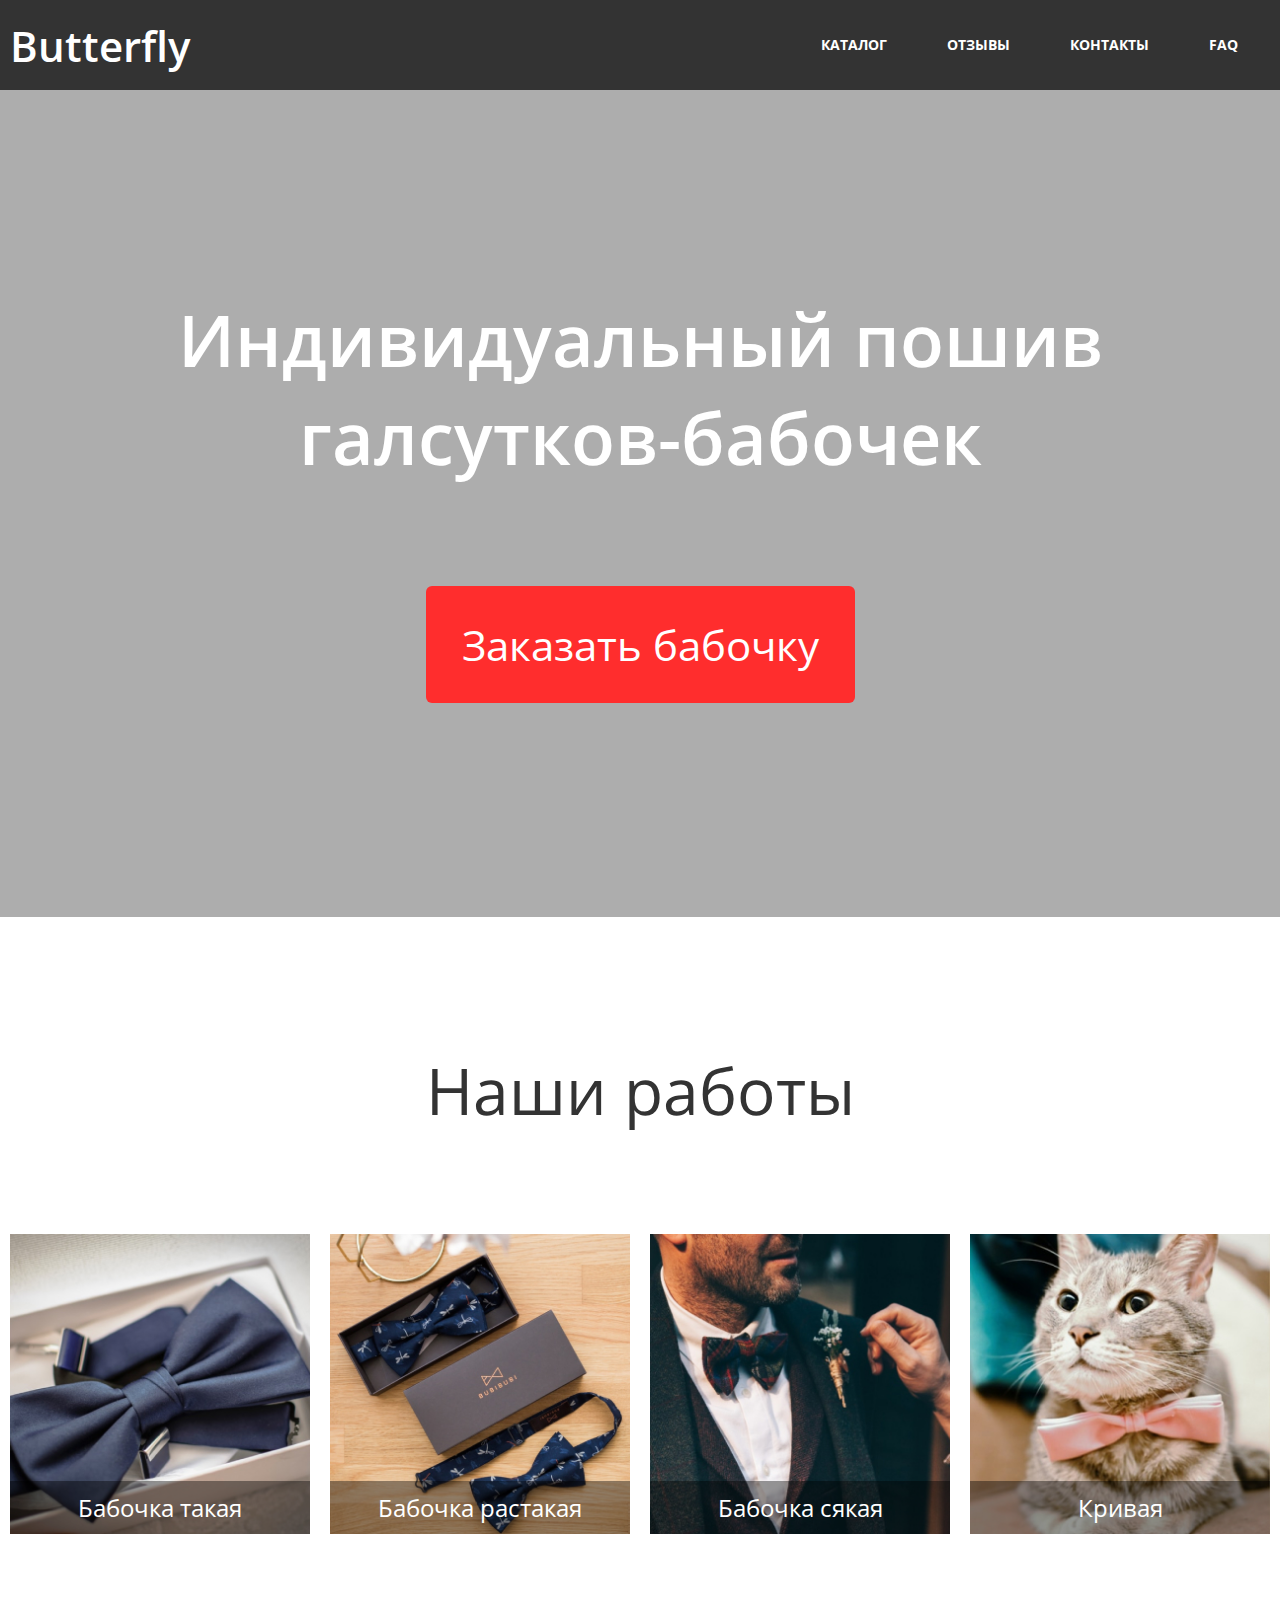
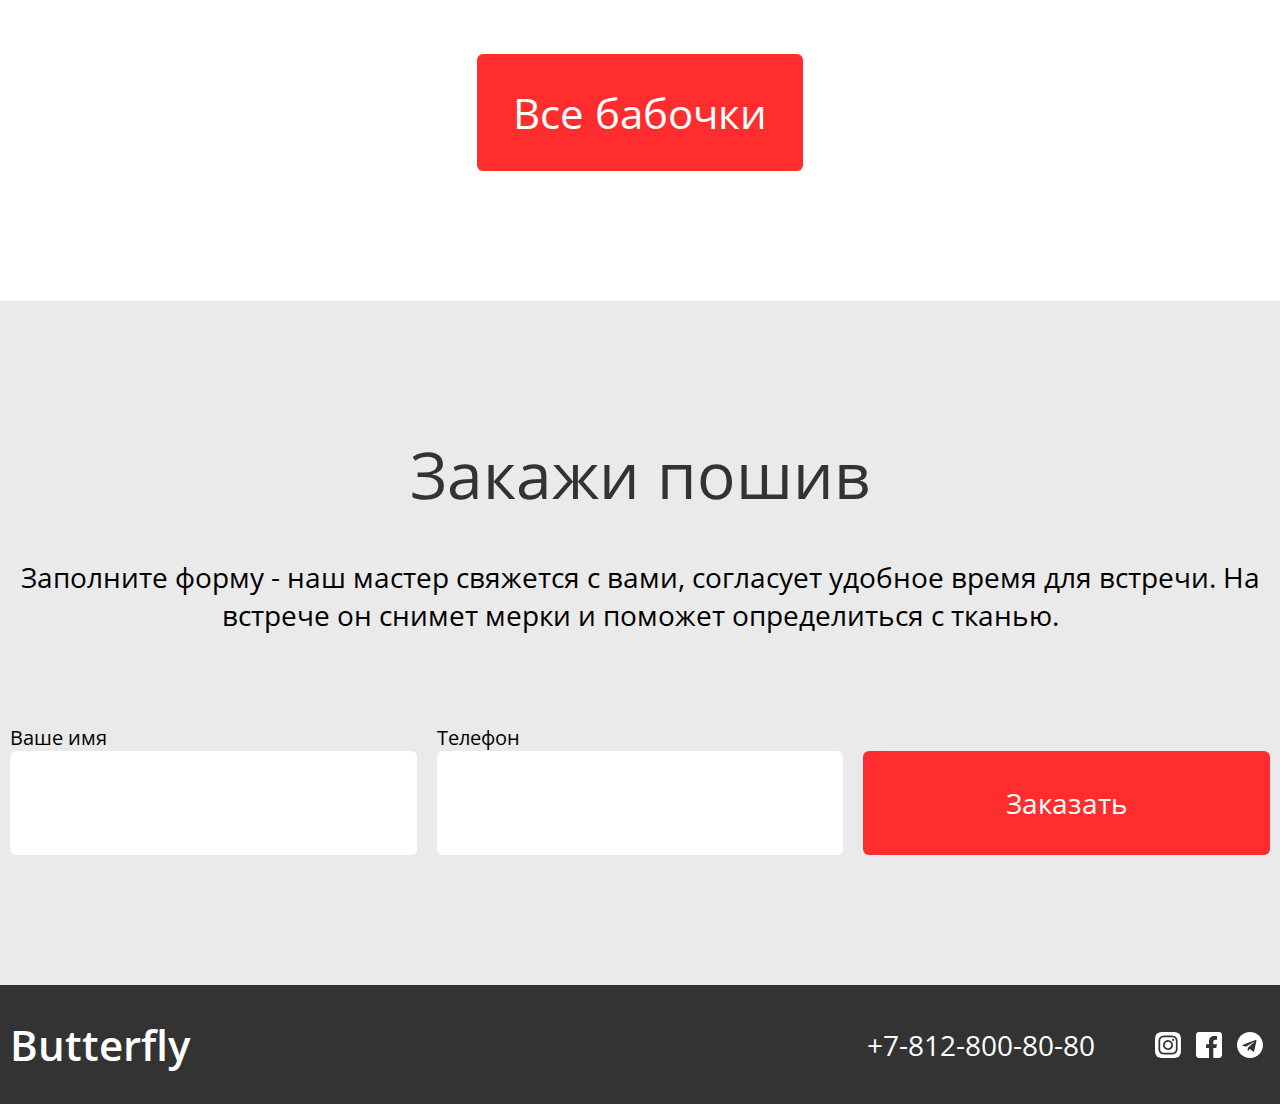
==== commit b20d6889: "Сделала страницу 'Отзовы'" ====
--- a/www/index.html
+++ b/www/index.html
@@ -71,7 +71,7 @@
         <h2 class="order-title" >Закажи пошив</h2>
         <p class="order-text">Заполните форму - наш мастер свяжется с вами,
           согласует удобное время для встречи.
-          На встрече он снимет мерки и поможет обределиться с тканью.</p>
+          На встрече он снимет мерки и поможет определиться с тканью.</p>
         <form action="#" method="POST" class="form-order">
           <div class="form-order-field ">
             <label for="name" class="form-order-label">Ваше имя</label>
@@ -95,13 +95,13 @@
         <a href="tel:+78128008080" class="phone">+7-812-800-80-80</a>
         <ul class="social-icons">
           <li class="social-items">
-            <a href="#" class="social-link" style="background-image: url(images/Instagram.svg)"></a>
+            <a href="#" class="social-link" alt="Ссылка на социальную сеть Instagram" style="background-image: url(images/Instagram.svg)"></a>
           </li>
           <li class="social-items">
-            <a href="#" class="social-link" style="background-image: url(images/facebook.svg)"></a>
+            <a href="#" class="social-link" alt="Ссылка на социальную сеть facebook" style="background-image: url(images/facebook.svg)"></a>
           </li>
           <li class="social-items">
-            <a href="#" class="social-link" style="background-image: url(images/telegram.svg)"></a>
+            <a href="#" class="social-link" alt="Ссылка на мессенджер telegram" style="background-image: url(images/telegram.svg)"></a>
           </li>
         </ul>
       </div>
--- a/www/style/style.css
+++ b/www/style/style.css
@@ -169,7 +169,7 @@
 
 .top {
   text-align: center;
-  background-image: url(../images/Promo-bg-pic.jpg);
+  background-image: url(../images/promo-bg-pic.jpg);
   background-repeat: no-repeat;
   background-size: cover;
   background-position: center;
@@ -254,6 +254,7 @@
   border: none;
   width: 100%;
 }
+
 .portfolio {
   text-align: center;
   padding: 130px 0;
@@ -325,7 +326,7 @@
 }
 @media (max-width: 767px) {
   .filter {
-    display: none;
+    display: block;
   }
 }
 
@@ -355,7 +356,7 @@
 .portfolio-wrap {
   display: flex;
   flex-wrap: wrap;
-  margin-bottom: 120px;
+  padding-bottom: 120px;
   margin: -10px;
 }
 @media (max-width: 1275px) {
@@ -363,14 +364,14 @@
     flex-wrap: wrap;
     flex-basis: 50%;
     justify-content: center;
-    margin-bottom: 80px;
+    padding-bottom: 80px;
   }
 }
 @media (max-width: 767px) {
   .portfolio-wrap {
     display: block;
     flex-basis: 100%;
-    margin-bottom: 60px;
+    padding-bottom: 60px;
   }
 }
 
@@ -691,12 +692,132 @@
   }
 }
 
-.catalog-nav ul li:nth-child(1) {
-  background-color: #FF2D2D;
+.reviews {
+  padding: 130px 0;
+}
+@media (max-width: 1275px) {
+  .reviews {
+    padding: 120px 0;
+  }
+}
+@media (max-width: 767px) {
+  .reviews {
+    padding: 90px 0;
+  }
+}
+
+.reviews-inner {
+  max-width: 1296px;
+  margin: 0 auto;
+  padding-left: 10px;
+  padding-right: 10px;
+}
+
+.reviews-title {
+  margin: 0;
+  font-size: 64px;
+  line-height: 87px;
+  color: #333;
+  font-weight: 400;
+  text-align: center;
+}
+@media (max-width: 1275px) {
+  .reviews-title {
+    font-size: 60px;
+    line-height: 82px;
+  }
+}
+@media (max-width: 767px) {
+  .reviews-title {
+    font-size: 36px;
+    line-height: 49px;
+  }
+}
+
+.reviews-card {
+  display: flex;
+  justify-content: center;
+  align-items: center;
+  padding-top: 80px;
+}
+@media (max-width: 1275px) {
+  .reviews-card {
+    padding-top: 70px;
+  }
+}
+@media (max-width: 767px) {
+  .reviews-card {
+    display: block;
+    padding-top: 50px;
+    text-align: center;
+  }
+}
+
+.avatar {
+  flex-basis: 33.33%;
+  padding-left: 10px;
+  padding-right: 10px;
+  border-radius: 50%;
+}
+
+.card-text-wrap {
+  flex-basis: 50%;
+  padding-left: 10px;
+  padding-right: 10px;
+}
+
+.card-title {
+  font-size: 48px;
+  line-height: 65px;
+  margin: 0;
+}
+@media (max-width: 1275px) {
+  .card-title {
+    font-size: 36px;
+    line-height: 49px;
+  }
+}
+@media (max-width: 767px) {
+  .card-title {
+    font-size: 24px;
+    line-height: 33px;
+    padding-top: 20px;
+  }
+}
+
+.card-text {
+  margin: 0;
+  padding-top: 40px;
+  font-size: 24px;
+  line-height: 33px;
+}
+@media (max-width: 1275px) {
+  .card-text {
+    padding-top: 20px;
+    font-size: 18px;
+    line-height: 25px;
+  }
+}
+@media (max-width: 767px) {
+  .card-text {
+    padding-top: 10px;
+    font-size: 16px;
+    line-height: 22px;
+  }
 }
 
 .contacts {
   padding: 130px 0;
+}
+@media (max-width: 1275px) {
+  .contacts {
+    padding: 120px 0;
+  }
+}
+@media (max-width: 767px) {
+  .contacts {
+    padding: 90px 0;
+  }
 }
 
 .contacts-inner {
@@ -731,9 +852,11 @@
   display: flex;
   justify-content: center;
   margin: 0;
+  margin-top: 40px;
   padding: 0;
   list-style: none;
 }
+
 .tabs-item {
   padding: 0 25px;
 }
@@ -751,13 +874,17 @@
 .tabs-link {
   font-size: 22px;
   line-height: 24px;
+  color: #333;
   text-transform: uppercase;
   text-decoration: none;
 }
+.tabs-link.active {
+  color: #FF2D2D;
+}
 @media (max-width: 1275px) {
   .tabs-link {
-    font-size: 18px;
-    line-height: 22px;
+    font-size: 22px;
+    line-height: 24px;
   }
 }
 @media (max-width: 767px) {
@@ -768,14 +895,18 @@
 }
 
 .contacts-content {
-  display: flex;
+  display: none;
   justify-content: space-between;
   margin-top: 40px;
 }
-@media (max-width: 767px) {
-  .contacts-content {
-    display: block;
-    text-align: center;
+
+.contacts-content.active {
+  display: flex;
+  text-align: center;
+}
+@media (max-width: 767px) {
+  .contacts-content.active {
+    display: block;
   }
 }
 
@@ -804,4 +935,4 @@
 .contacts-maps {
   flex-basis: 58.33%;
 }
-/*# sourceMappingURL=[data-uri] */
+/*# sourceMappingURL=[data-uri] */
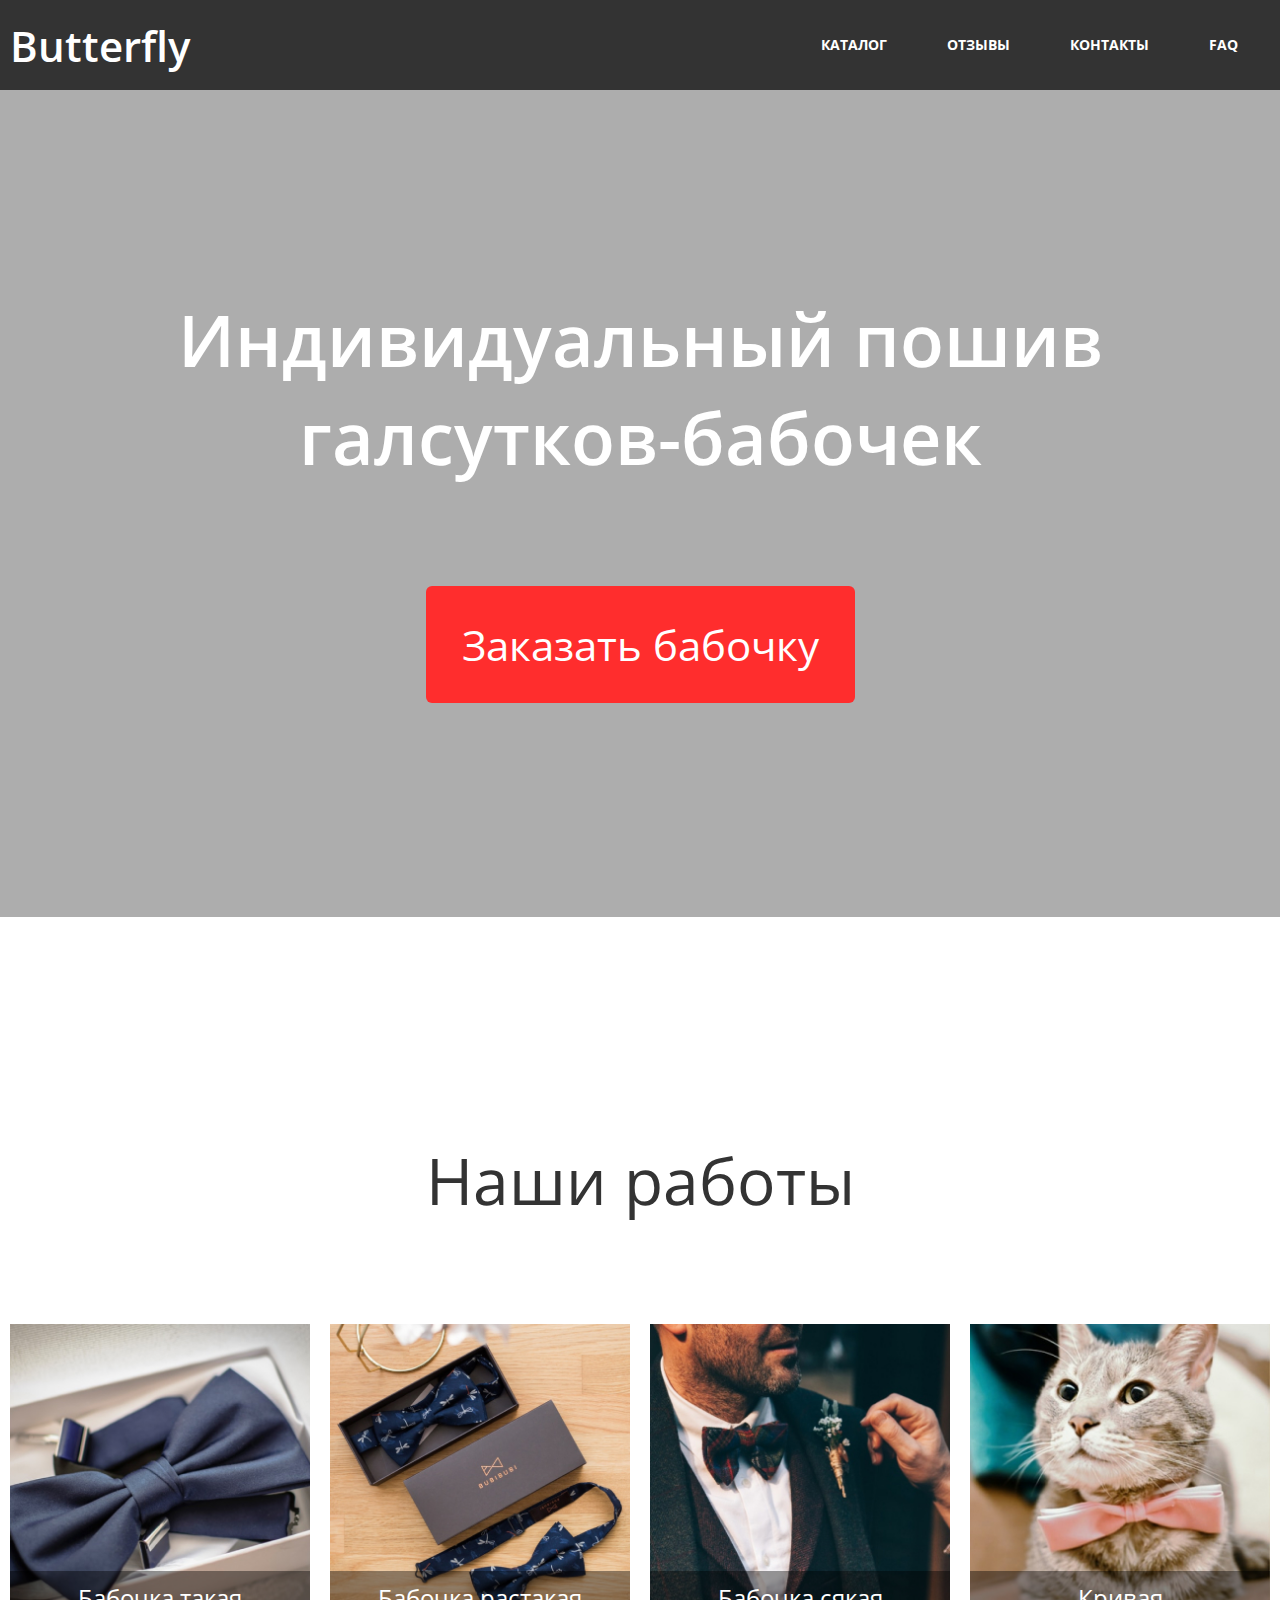
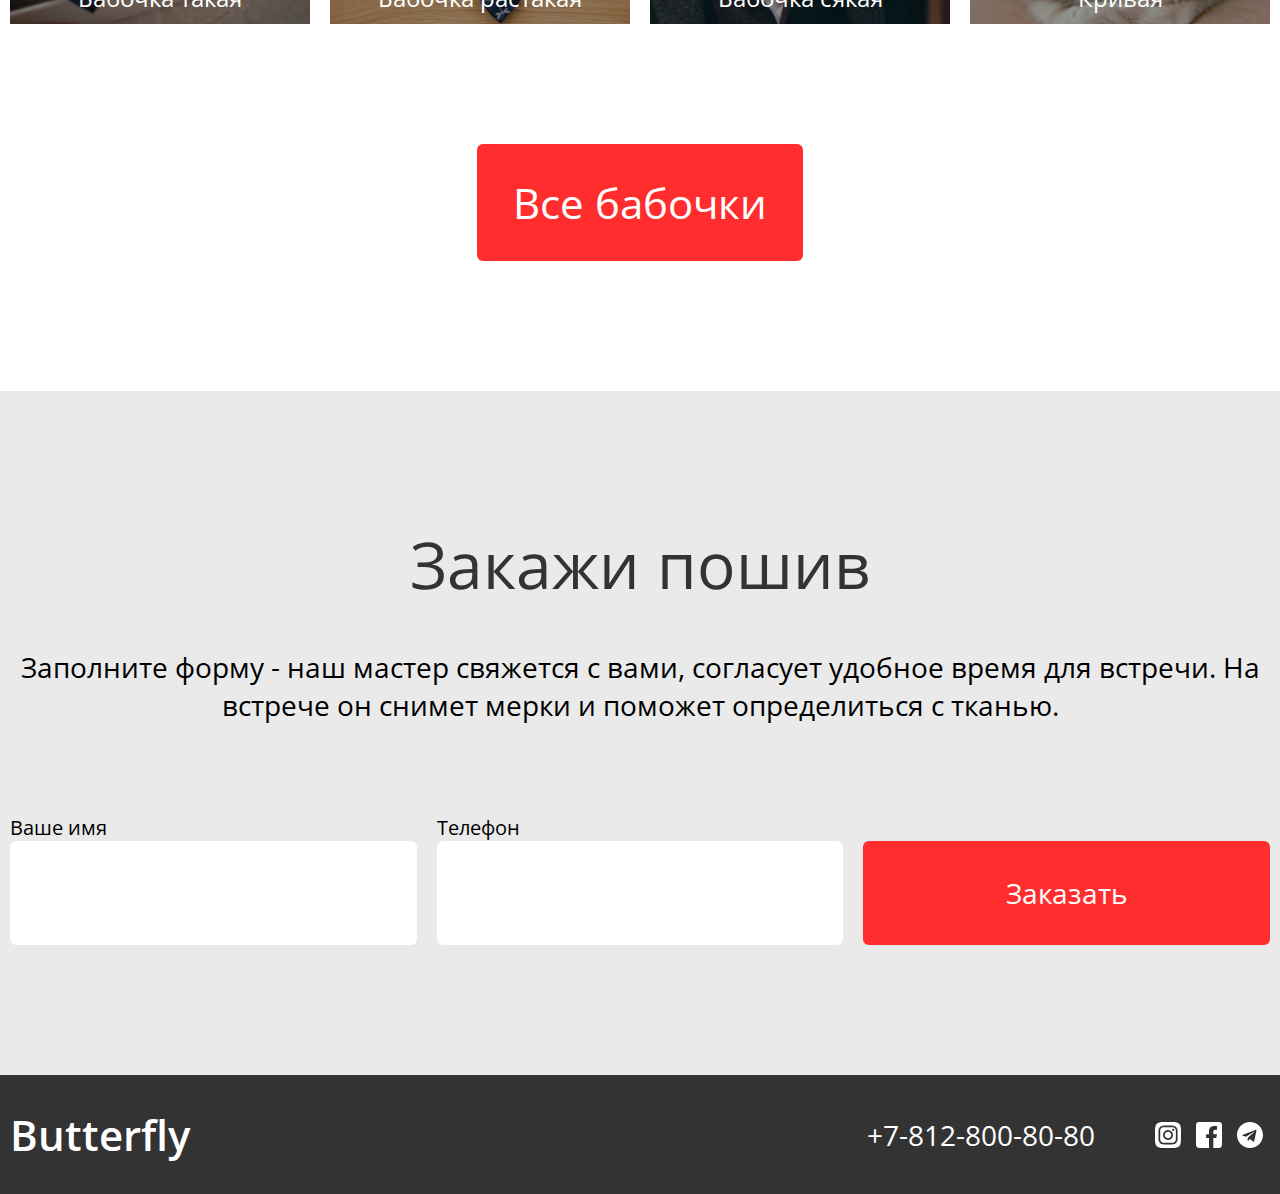
==== commit 4c247a49: "Небольшие исправления" ====
--- a/www/index.html
+++ b/www/index.html
@@ -21,7 +21,9 @@
             <li><a href="faq.html">FAQ</a></li>
           </ul>
         </nav>
-        <button class="burger js-burger">Menu</button>
+        <div class="burger js-burger">
+          <span class="btn-burger"></span>
+        </div>
       </div>
     </div>
   </header>
@@ -29,8 +31,8 @@
     <section class="top">
       <div class="top-veil">
         <div class="top-inner">
-            <h1 class="top-title">Индивидуальный пошив галсутков-бабочек</h1>
-            <a href="#order" class="btn btn-top">Заказать бабочку</a>
+          <h1 class="top-title">Индивидуальный пошив галсутков-бабочек</h1>
+          <a href="#order" class="btn btn-top">Заказать бабочку</a>
         </div>
       </div>
     </section>
@@ -41,34 +43,34 @@
           <div class="portfolio-pic-wrap">
             <div class="pic-wrap">
               <img src="images/big-butterfly.jpg" alt="Бабочка такая" class="portfolio-pic">
-            <p class="portfolio-pic-text ">Бабочка такая</p>
+              <p class="portfolio-pic-text ">Бабочка такая</p>
             </div>
           </div>
           <div class="portfolio-pic-wrap">
             <div class="pic-wrap">
               <img src="images/two-butterflies.jpg" alt="Бабочка растакая" class="portfolio-pic">
-            <p class="portfolio-pic-text">Бабочка растакая</p>
+              <p class="portfolio-pic-text">Бабочка растакая</p>
             </div>
           </div>
           <div class="portfolio-pic-wrap">
             <div class="pic-wrap">
               <img src="images/bow-tie.jpg" alt="Бабочка сякая" class="portfolio-pic">
-            <p class="portfolio-pic-text">Бабочка сякая</p>
+              <p class="portfolio-pic-text">Бабочка сякая</p>
             </div>
           </div>
           <div class="portfolio-pic-wrap">
             <div class="pic-wrap">
               <img src="images/bow-tie-for-cat.jpg" alt="Кривая" class="portfolio-pic">
-            <p class="portfolio-pic-text">Кривая</p>
+              <p class="portfolio-pic-text">Кривая</p>
             </div>
           </div>
         </div>
         <a href="catalog.html" class="btn btn-portfolio">Все бабочки</a>
       </div>
-    </section>
+    </section><!-- portfolio -->
     <section class="order" id="order">
       <div class="order-inner">
-        <h2 class="order-title" >Закажи пошив</h2>
+        <h2 class="order-title">Закажи пошив</h2>
         <p class="order-text">Заполните форму - наш мастер свяжется с вами,
           согласует удобное время для встречи.
           На встрече он снимет мерки и поможет определиться с тканью.</p>
@@ -86,7 +88,7 @@
           </div>
         </form>
       </div>
-    </section>
+    </section><!-- order -->
   </main>
   <footer class="footer">
     <div class="footer-inner">
@@ -95,13 +97,16 @@
         <a href="tel:+78128008080" class="phone">+7-812-800-80-80</a>
         <ul class="social-icons">
           <li class="social-items">
-            <a href="#" class="social-link" alt="Ссылка на социальную сеть Instagram" style="background-image: url(images/Instagram.svg)"></a>
+            <a href="#" class="social-link" alt="Ссылка на социальную сеть Instagram"
+              style="background-image: url(images/Instagram.svg)"></a>
           </li>
           <li class="social-items">
-            <a href="#" class="social-link" alt="Ссылка на социальную сеть facebook" style="background-image: url(images/facebook.svg)"></a>
+            <a href="#" class="social-link" alt="Ссылка на социальную сеть facebook"
+              style="background-image: url(images/facebook.svg)"></a>
           </li>
           <li class="social-items">
-            <a href="#" class="social-link" alt="Ссылка на мессенджер telegram" style="background-image: url(images/telegram.svg)"></a>
+            <a href="#" class="social-link" alt="Ссылка на мессенджер telegram"
+              style="background-image: url(images/telegram.svg)"></a>
           </li>
         </ul>
       </div>
--- a/www/style/style.css
+++ b/www/style/style.css
@@ -1,3 +1,4 @@
+@charset "UTF-8";
 /* open-sans-300 - cyrillic */
 @font-face {
   font-family: "Open Sans";
@@ -105,7 +106,37 @@
 @media (max-width: 767px) {
   .burger {
     display: block;
-  }
+    position: relative;
+    width: 30px;
+    height: 30px;
+    cursor: pointer;
+  }
+  .burger:before {
+    content: "";
+    position: absolute;
+    width: 100%;
+    height: 2px;
+    left: 0;
+    top: 0;
+    background-color: #fff;
+  }
+  .burger:after {
+    content: "";
+    position: absolute;
+    width: 100%;
+    height: 2px;
+    left: 0;
+    bottom: 0;
+    background-color: #fff;
+  }
+}
+.burger .btn-burger {
+  position: absolute;
+  width: 100%;
+  height: 2px;
+  left: 0;
+  top: 49%;
+  background-color: #fff;
 }
 
 @media (max-width: 767px) {
@@ -231,6 +262,7 @@
   background-color: #FF2D2D;
   text-decoration: none;
   border-radius: 6px;
+  cursor: pointer;
 }
 @media (max-width: 767px) {
   .btn {
@@ -244,6 +276,10 @@
     width: 100%;
     text-align: center;
   }
+}
+
+.btn-catalog {
+  border: none;
 }
 
 .order-btn {
@@ -257,16 +293,19 @@
 
 .portfolio {
   text-align: center;
-  padding: 130px 0;
+  padding-top: 220px;
+  padding-bottom: 130px;
 }
 @media (max-width: 1275px) {
   .portfolio {
-    padding: 120px 0;
+    padding-top: 210px;
+    padding-bottom: 120px;
   }
 }
 @media (max-width: 767px) {
   .portfolio {
-    padding: 90px 0;
+    padding-top: 180px;
+    padding-bottom: 90px;
   }
 }
 
@@ -596,7 +635,20 @@
 }
 
 .faq {
-  padding: 130px 0;
+  padding-top: 220px;
+  padding-bottom: 130px;
+}
+@media (max-width: 1275px) {
+  .faq {
+    padding-top: 210px;
+    padding-bottom: 120px;
+  }
+}
+@media (max-width: 767px) {
+  .faq {
+    padding-top: 180px;
+    padding-bottom: 90px;
+  }
 }
 
 .faq-inner {
@@ -648,7 +700,8 @@
 }
 
 .faq-question {
-  display: block;
+  position: relative;
+  display: flex;
   width: 100%;
   margin: 0;
   padding: 25px 30px;
@@ -656,9 +709,10 @@
   font-weight: 300;
   font-size: 36px;
   line-height: 49px;
-  text-align: left;
+  align-items: center;
   border: none;
   background-color: #fff;
+  cursor: pointer;
 }
 @media (max-width: 1275px) {
   .faq-question {
@@ -672,8 +726,23 @@
     line-height: 37px;
   }
 }
+.faq-question:after {
+  content: "+";
+  position: absolute;
+  right: 30px;
+  font-size: 40px;
+  color: #FF2D2D;
+}
+.faq-question.active:after {
+  content: "−";
+  position: absolute;
+  right: 30px;
+  font-size: 40px;
+  color: #FF2D2D;
+}
 
 .faq-reply {
+  display: none;
   padding: 0 30px;
   font-size: 18px;
   line-height: 25px;
@@ -693,16 +762,19 @@
 }
 
 .reviews {
-  padding: 130px 0;
+  padding-top: 220px;
+  padding-bottom: 130px;
 }
 @media (max-width: 1275px) {
   .reviews {
-    padding: 120px 0;
+    padding-top: 210px;
+    padding-bottom: 120px;
   }
 }
 @media (max-width: 767px) {
   .reviews {
-    padding: 90px 0;
+    padding-top: 180px;
+    padding-bottom: 90px;
   }
 }
 
@@ -734,26 +806,32 @@
   }
 }
 
-.reviews-card {
-  display: flex;
-  justify-content: center;
+.reviews-slider-wrap {
+  display: flex;
   align-items: center;
+}
+
+.reviews-slider-item {
+  display: flex;
+  align-items: center;
+  padding: 0 128px;
   padding-top: 80px;
 }
 @media (max-width: 1275px) {
-  .reviews-card {
+  .reviews-slider-item {
+    padding: 0 20px;
     padding-top: 70px;
   }
 }
 @media (max-width: 767px) {
-  .reviews-card {
-    display: block;
+  .reviews-slider-item {
+    display: block;
+    padding: 0;
     padding-top: 50px;
-    text-align: center;
-  }
-}
-
-.avatar {
+  }
+}
+
+.reviews-card-avatar {
   flex-basis: 33.33%;
   padding-left: 10px;
   padding-right: 10px;
@@ -761,7 +839,7 @@
 }
 
 .card-text-wrap {
-  flex-basis: 50%;
+  flex-basis: 66.66%;
   padding-left: 10px;
   padding-right: 10px;
 }
@@ -779,9 +857,10 @@
 }
 @media (max-width: 767px) {
   .card-title {
+    padding-top: 20px;
+    text-align: center;
     font-size: 24px;
     line-height: 33px;
-    padding-top: 20px;
   }
 }
 
@@ -803,20 +882,76 @@
     padding-top: 10px;
     font-size: 16px;
     line-height: 22px;
+    text-align: center;
+  }
+}
+
+.slick-list {
+  overflow: hidden;
+}
+
+.slick-track {
+  display: flex;
+}
+
+.slick-arrow {
+  display: block;
+  margin: 0;
+  padding: 0 30px;
+  font-size: 0;
+  border: none;
+  width: 60px;
+  height: 60px;
+  border-radius: 50%;
+}
+@media (max-width: 1275px) {
+  .slick-arrow {
+    padding: 0 20px;
+    width: 40px;
+    height: 40px;
+  }
+}
+
+.slick-prev {
+  left: 0;
+  margin-left: 28px;
+  background-image: url(../images/left.svg);
+  background-repeat: no-repeat;
+  background-position: center;
+}
+@media (max-width: 1275px) {
+  .slick-prev {
+    margin: 0;
+  }
+}
+
+.slick-next {
+  right: 0;
+  margin-right: 28px;
+  background-image: url(../images/right.svg);
+  background-repeat: no-repeat;
+  background-position: center;
+}
+@media (max-width: 1275px) {
+  .slick-next {
+    margin: 0;
   }
 }
 
 .contacts {
-  padding: 130px 0;
+  padding-top: 220px;
+  padding-bottom: 130px;
 }
 @media (max-width: 1275px) {
   .contacts {
-    padding: 120px 0;
+    padding-top: 210px;
+    padding-bottom: 120px;
   }
 }
 @media (max-width: 767px) {
   .contacts {
-    padding: 90px 0;
+    padding-top: 180px;
+    padding-bottom: 90px;
   }
 }
 
@@ -935,4 +1070,4 @@
 .contacts-maps {
   flex-basis: 58.33%;
 }
-/*# sourceMappingURL=[data-uri] */
+/*# sourceMappingURL=[data-uri] */
